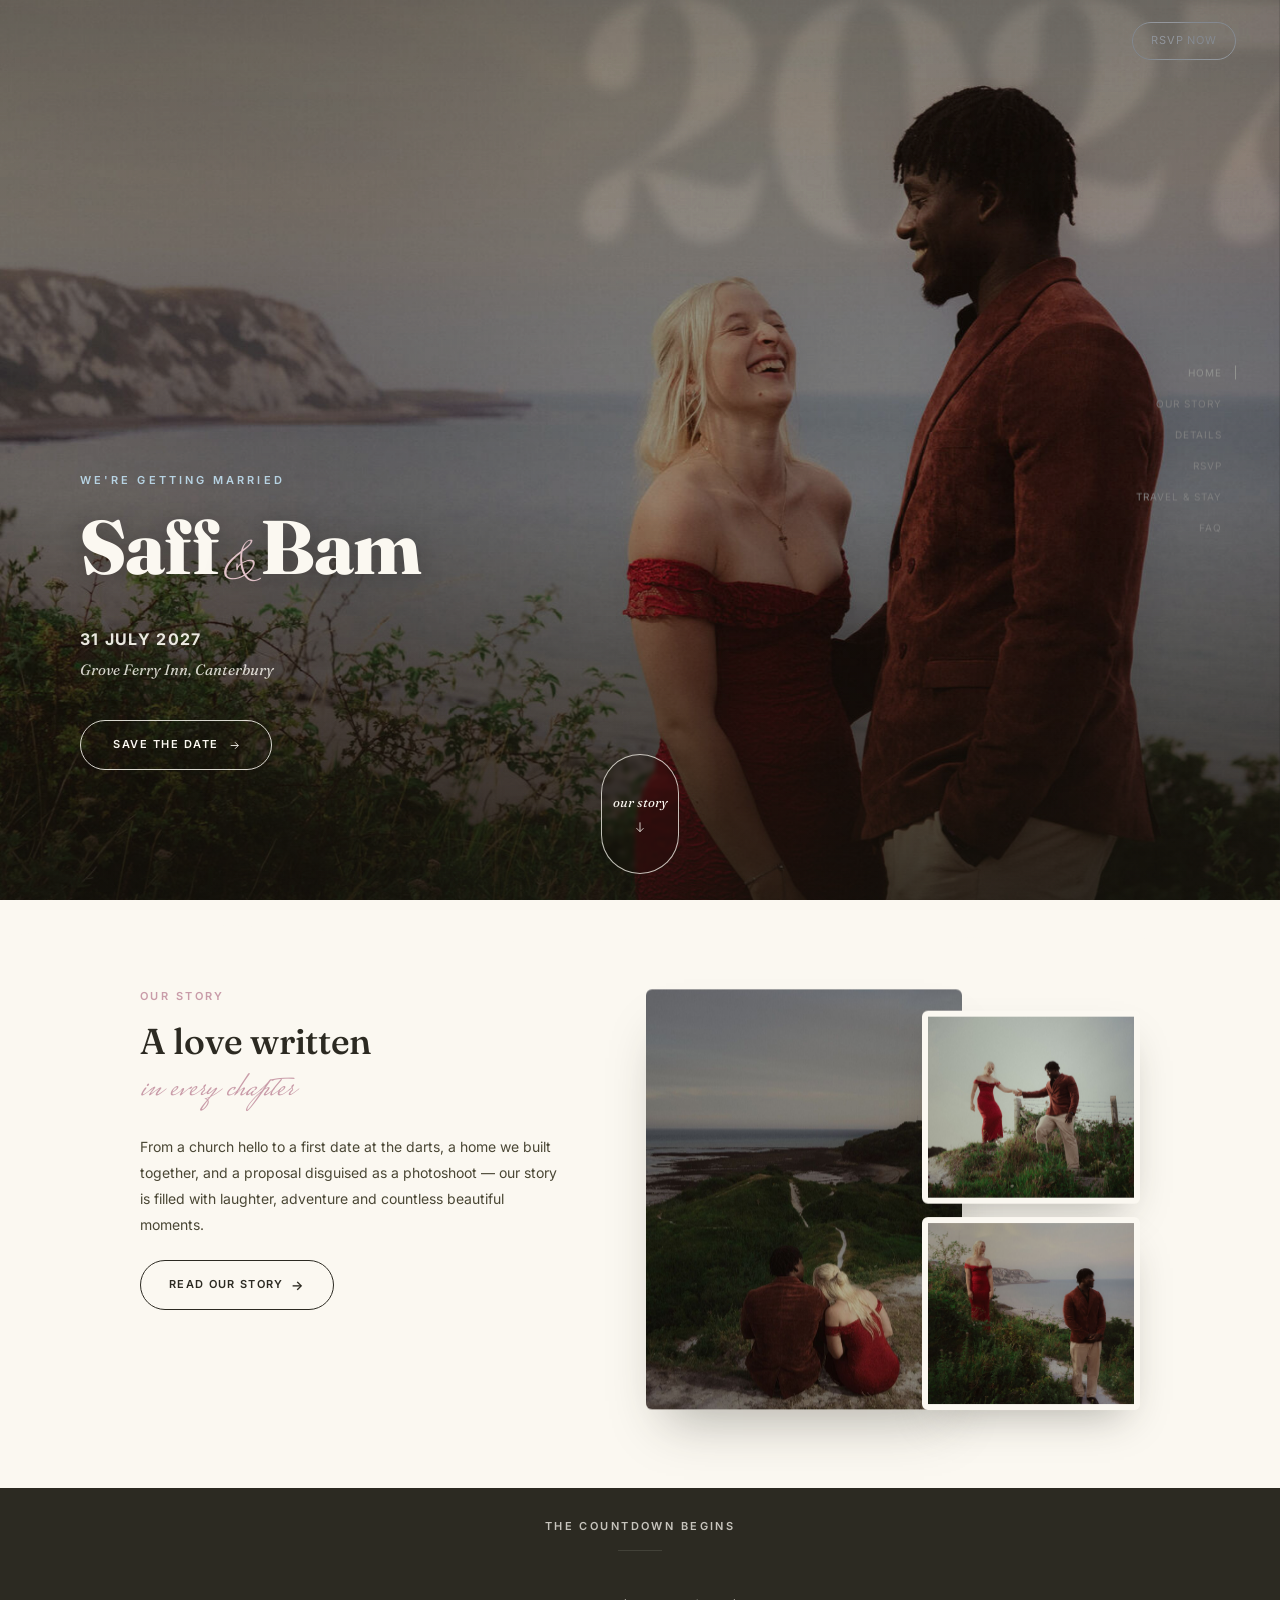
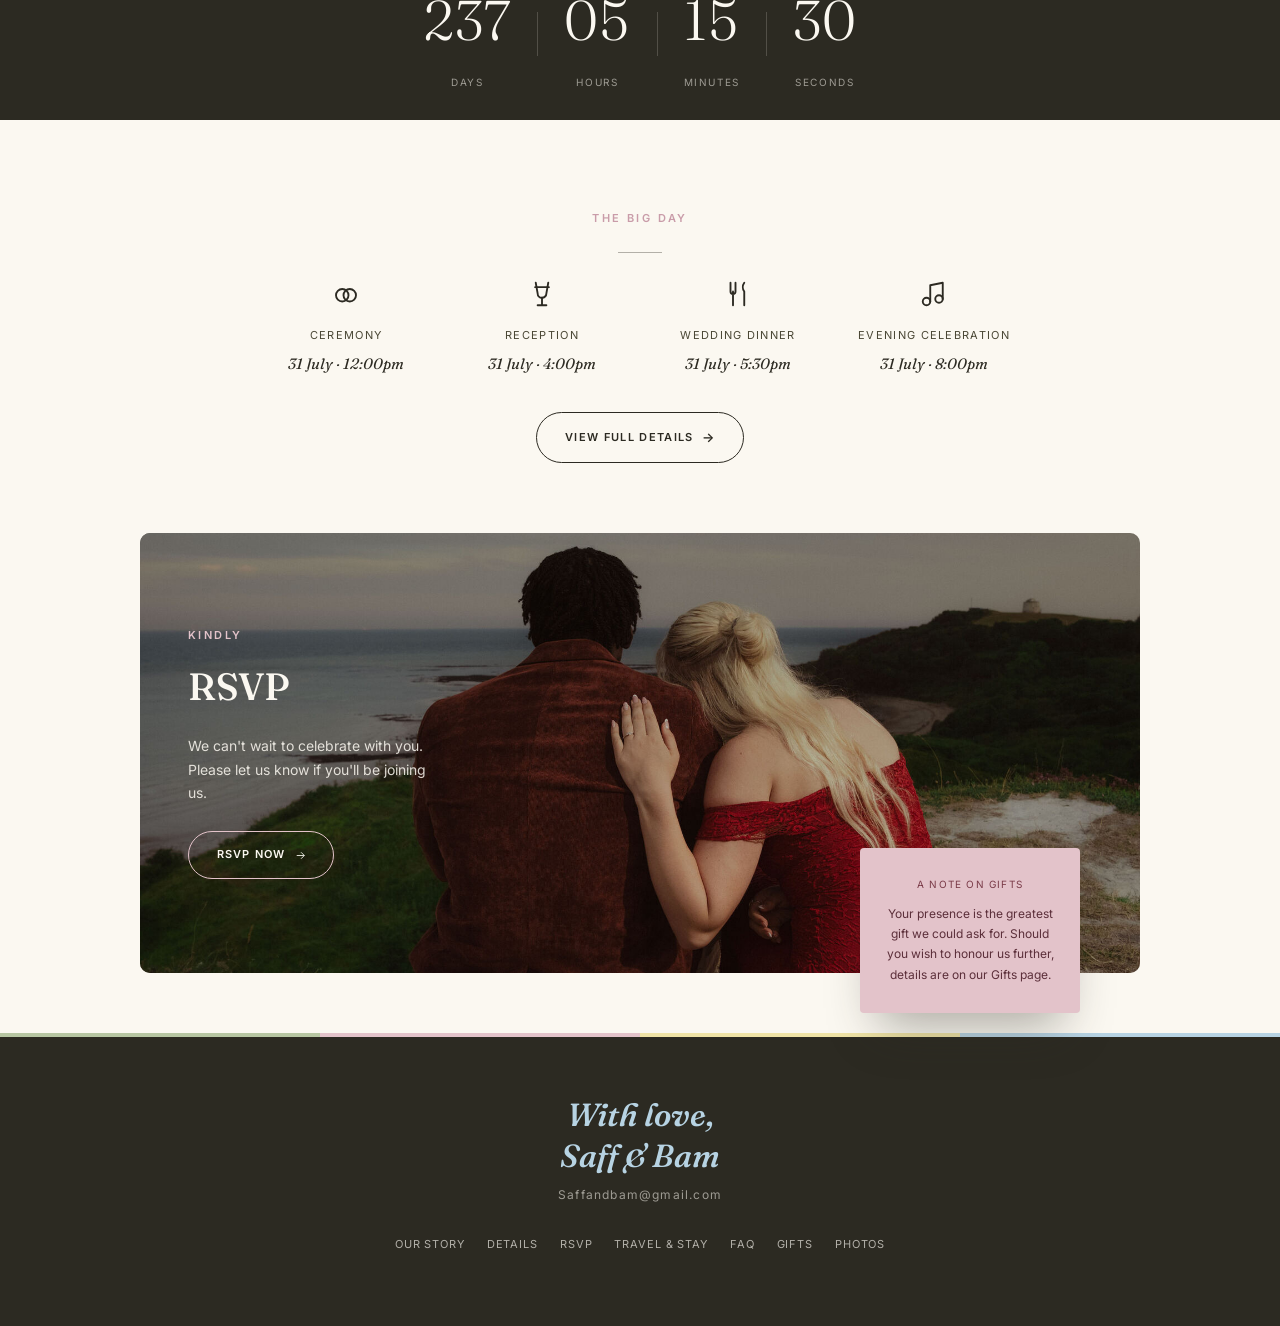
==== index.html @ fbd15425 "Update index.html" ====
<!DOCTYPE html>
<html lang="en">
<head>
<meta charset="UTF-8">
<meta name="viewport" content="width=device-width, initial-scale=1.0, viewport-fit=cover">
<title>Saff & Bam — 31st July 2027</title>
<link rel="stylesheet" href="styles.css">
<style>
  :root{ --nav-color: var(--paper); }

  /* ---------- HERO ---------- */
  .hero{
    position:relative; min-height:100vh; display:flex; align-items:flex-end;
    background:#333; overflow:hidden;
  }
  .hero img{
    position:absolute; inset:0; width:100%; height:100%; object-fit:cover; object-position:center 30%; z-index:0;
    will-change:transform;
  }
  @media (max-width:767px){
    .hero img{ object-position:68% 25%; }
  }
  @media (min-width:768px){
    .hero img{ height:118%; }
  }
  .hero .year-overlay{
    position:absolute; z-index:1; top:-6%; right:-4%; line-height:1;
    font-family:'Fraunces',serif; font-weight:700; font-size:clamp(140px,32vw,340px);
    color:rgba(251,248,241,.16); letter-spacing:-0.02em; pointer-events:none; user-select:none;
    mix-blend-mode:overlay; filter:blur(6px); will-change:transform;
  }

  /* ---------- SCROLL REVEAL ---------- */
  .reveal{ opacity:0; transform:translateY(28px); transition:opacity .8s ease, transform .8s cubic-bezier(.2,.7,.2,1); }
  .reveal.visible{ opacity:1; transform:none; }
  .reveal-stagger.visible .reveal-child{ transition-delay:calc(var(--i, 0) * 90ms); }
  @media (prefers-reduced-motion: reduce){
    .reveal{ opacity:1; transform:none; transition:none; }
  }
  @keyframes heroIn{ from{ opacity:0; transform:translateY(16px); } to{ opacity:1; transform:none; } }
  @media (prefers-reduced-motion: reduce){
    .hero .eyebrow, .hero h1, .hero .venue, .hero .btn-std{ animation:none !important; opacity:1 !important; }
  }
  .hero::before{
    content:""; position:absolute; inset:0; z-index:1;
    background:linear-gradient(0deg, rgba(20,18,12,.72) 0%, rgba(20,18,12,.15) 45%, rgba(20,18,12,.35) 100%);
  }
  .hero-content{ position:relative; z-index:2; padding:0 32px 130px 80px; color:var(--paper); max-width:640px; }
  @media (max-width:640px){
    .hero-content{ padding:0 24px 110px 24px; }
    .site-nav{ padding:20px 20px 20px 24px; }
  }
  .hero .eyebrow{ color:var(--babyblue); opacity:.95; letter-spacing:.28em; }
  .hero h1{
    font-size:clamp(38px,9vw,76px); font-weight:800; color:var(--paper); line-height:1;
    margin-top:20px; letter-spacing:-0.01em; text-shadow:0 4px 24px rgba(0,0,0,.25); white-space:nowrap;
  }
  .hero h1 .and{ display:inline-block; font-family:'Mrs Saint Delafield', cursive; font-weight:400; font-size:.7em; color:var(--rosewater); margin:0 .12em; vertical-align:-0.06em; }
  .hero .venue{ margin-top:30px; font-size:16px; color:rgba(251,248,241,.92); }
  .hero .venue .date{ font-weight:700; letter-spacing:.08em; }
  .hero .venue .place{ font-family:'Fraunces',serif; font-style:italic; opacity:.9; margin-top:6px; font-size:15px; }
  .hero .btn-std{
    display:inline-flex; align-items:center; gap:9px; margin-top:38px; padding:15px 30px 15px 32px;
    border:1px solid rgba(251,248,241,.85); border-radius:999px; color:var(--paper);
    font-size:11px; letter-spacing:.14em; text-transform:uppercase; font-weight:600;
    transition:background .25s, color .25s, transform .25s;
  }
  .hero .btn-std:hover{ background:var(--paper); color:var(--ink); transform:translateY(-2px); }
  .hero .btn-std svg{ width:13px; height:13px; }
  @media (max-width:560px){
    .hero h1{ font-size:clamp(34px,12vw,52px); white-space:normal; }
  }

  .scroll-cue{ position:absolute; left:50%; transform:translateX(-50%); bottom:26px; z-index:3; }
  @media (max-width:640px){ .scroll-cue{ display:none; } }

  .wave-divider{ display:block; width:100%; height:60px; margin-top:-2px; position:relative; z-index:2; }
  .wave-divider path{ fill:var(--paper); }

  /* ---------- OUR STORY (collage) ---------- */
  .story-section{ padding:30px 24px 80px; }
  .story-grid{ display:grid; gap:56px; max-width:1000px; margin:0 auto; align-items:start; }
  @media (min-width:820px){ .story-grid{ grid-template-columns:1fr 1.1fr; } }
  .story-copy .eyebrow{ text-align:left; }
  .story-copy h2{ font-size:clamp(26px,4.5vw,36px); margin-top:14px; line-height:1.2; }
  .story-copy h2 .accent{ font-family:'Mrs Saint Delafield', cursive; color:var(--rosewater-deep); font-weight:400; font-size:1.05em; display:block; margin-top:4px; }
  .story-copy p{ margin-top:22px; font-size:14px; color:#4a4735; line-height:1.85; max-width:420px; }
  .story-collage{ position:relative; height:420px; perspective:1200px; }
  .story-collage .main{ position:absolute; left:0; top:0; width:64%; height:100%; border-radius:6px; overflow:hidden; box-shadow:0 30px 50px -20px rgba(44,42,34,.35); will-change:transform; }
  .story-collage .small{ position:absolute; right:0; width:44%; height:46%; border-radius:6px; overflow:hidden; box-shadow:0 20px 40px -16px rgba(44,42,34,.35); border:6px solid var(--paper); will-change:transform; }
  .story-collage .s1{ top:6%; }
  .story-collage .s2{ bottom:0; }
  .story-collage img{ width:100%; height:100%; object-fit:cover; display:block; }
  @media (max-width:640px){
    .story-collage{ height:340px; }
  }

  /* ---------- COUNTDOWN BAND ---------- */
  .countdown-band{ background:var(--ink); padding:30px 24px; text-align:center; }
  .countdown-band .eyebrow{ color:var(--paper); opacity:.75; }
  .countdown-band .divider{ background:rgba(251,248,241,.3); }
  .cd-row{ display:flex; justify-content:center; align-items:flex-start; gap:0; margin-top:24px; flex-wrap:wrap; }
  .cd-row .item{ padding:0 26px; }
  .cd-row .n{ font-family:'Fraunces',serif; font-weight:300; font-size:clamp(38px,7vw,56px); color:var(--paper); display:block; letter-spacing:.02em; }
  .cd-row .l{ font-family:'Inter',sans-serif; font-size:10px; letter-spacing:.16em; text-transform:uppercase; color:rgba(251,248,241,.55); margin-top:10px; display:block; }
  .cd-row .sep{ width:1px; height:44px; background:rgba(251,248,241,.18); margin-top:3px; align-self:center; font-size:0; }

  /* ---------- THE BIG DAY (icons) ---------- */
  .bigday-section{ padding:90px 24px 70px; text-align:center; }
  .bigday-grid{ display:grid; grid-template-columns:repeat(2,1fr); gap:48px 24px; max-width:760px; margin:26px auto 0; }
  @media (min-width:640px){ .bigday-grid{ grid-template-columns:repeat(4,1fr); } }
  .bigday-item svg{ width:30px; height:30px; margin:0 auto; display:block; color:var(--ink); }
  .bigday-item .label{ margin-top:18px; font-size:11px; letter-spacing:.12em; text-transform:uppercase; color:#4a4735; }
  .bigday-item .time{ margin-top:8px; font-family:'Fraunces',serif; font-style:italic; font-size:15px; color:var(--ink); }

  /* ---------- RSVP TEASER ---------- */
  .rsvp-teaser{ padding:0 24px 60px; }
  .rsvp-outer{ position:relative; max-width:1000px; margin:0 auto; }
  .rsvp-frame{
    position:relative; border-radius:10px; overflow:hidden;
    min-height:440px; display:flex; align-items:center;
  }
  .rsvp-frame img{ position:absolute; inset:0; width:100%; height:100%; object-fit:cover; }
  .rsvp-frame::before{ content:""; position:absolute; inset:0; background:linear-gradient(90deg, rgba(20,18,12,.65) 0%, rgba(20,18,12,.15) 60%); }
  .rsvp-copy{ position:relative; z-index:2; padding:48px; color:var(--paper); max-width:340px; }
  .rsvp-copy .eyebrow{ color:var(--rosewater); text-align:left; }
  .rsvp-copy h2{ color:var(--paper); font-size:clamp(28px,5vw,38px); margin-top:12px; }
  .rsvp-copy .by{ font-family:'Mrs Saint Delafield', cursive; color:var(--babyblue); font-size:22px; }
  .rsvp-copy p{ margin-top:16px; font-size:14px; color:rgba(251,248,241,.85); line-height:1.7; }
  .rsvp-copy .btn-std{
    display:inline-flex; align-items:center; gap:9px; margin-top:26px; padding:14px 26px 14px 28px;
    border-radius:999px; border:1px solid var(--rosewater); background:transparent; color:var(--paper);
    font-size:11px; letter-spacing:.1em; text-transform:uppercase; font-weight:600;
    transition:background .25s, color .25s;
  }
  .rsvp-copy .btn-std:hover{ background:var(--rosewater); color:#4a2530; }
  .rsvp-copy .btn-std svg{ width:13px; height:13px; }
  .gift-card{
    position:absolute; right:6%; bottom:-40px; z-index:3; width:220px; background:var(--rosewater);
    padding:28px 22px; border-radius:4px; box-shadow:0 30px 50px -18px rgba(44,42,34,.4); text-align:center;
    display:none;
  }
  @media (min-width:760px){ .gift-card{ display:block; } }
  @media (max-width:759px){
    .rsvp-outer{ display:flex; flex-direction:column; }
    .gift-card{
      display:block; position:static; width:auto; margin-top:18px; box-shadow:0 14px 26px -14px rgba(44,42,34,.3);
    }
  }
  .gift-card .t{ font-size:10px; letter-spacing:.12em; text-transform:uppercase; color:#7a3b48; }
  .gift-card p{ margin-top:12px; font-size:12px; color:#5c2f3a; line-height:1.7; }
</style>
</head>
<body>

<a href="rsvp.html" class="nav-rsvp">RSVP Now</a>
<nav class="persistent-nav">
  <a href="index.html" class="active">Home</a>
  <a href="our-story.html">Our Story</a>
  <a href="details.html">Details</a>
  <a href="rsvp.html">RSVP</a>
  <a href="travel-stay.html">Travel &amp; Stay</a>
  <a href="faq.html">FAQ</a>
</nav>

<button class="nav-toggle" aria-label="Open menu" aria-expanded="false">
  <span class="bar"></span>
</button>
<nav class="nav-drawer">
  <a href="index.html" class="active">Home</a>
  <a href="our-story.html">Our Story</a>
  <a href="details.html">Details</a>
  <a href="rsvp.html">RSVP</a>
  <a href="travel-stay.html">Travel &amp; Stay</a>
  <a href="faq.html">FAQ</a>
  <a href="rsvp.html" class="nav-drawer-rsvp">RSVP Now</a>
</nav>

<header class="hero">
  <img id="heroImg" src="images/hero-landing.jpg" alt="Saff and Bam laughing together at the coast">
  <div class="year-overlay" id="yearOverlay">2027</div>
  <div class="hero-content">
    <div class="eyebrow" style="opacity:0;animation:heroIn .9s .1s ease forwards;">We're getting married</div>
    <h1 style="opacity:0;animation:heroIn .9s .25s ease forwards;">Saff<span class="and">&amp;</span>Bam</h1>
    <div class="venue" style="opacity:0;animation:heroIn .9s .4s ease forwards;">
      <div class="date">31 JULY 2027</div>
      <div class="place">Grove Ferry Inn, Canterbury</div>
    </div>
    <a href="rsvp.html" class="btn-std" style="opacity:0;animation:heroIn .9s .55s ease forwards;">Save the Date <svg viewBox="0 0 24 24" fill="none" stroke="currentColor" stroke-width="1.6"><path d="M5 12h14M13 6l6 6-6 6"/></svg></a>
  </div>
  <a href="#story" class="scroll-cue capsule-cta">
    our story
    <svg viewBox="0 0 24 24" fill="none" stroke="currentColor" stroke-width="1.4"><path d="M12 4v16M6 14l6 6 6-6"/></svg>
  </a>
</header>
<svg class="wave-divider" viewBox="0 0 1440 60" preserveAspectRatio="none"><path d="M0,40 C240,0 480,60 720,40 C960,20 1200,60 1440,30 L1440,60 L0,60 Z"></path></svg>

<section class="story-section" id="story">
  <div class="story-grid">
    <div class="story-copy reveal">
      <div class="eyebrow">Our Story</div>
      <h2>A love written<span class="accent">in every chapter</span></h2>
      <p>From a church hello to a first date at the darts, a home we built together, and a proposal disguised as a photoshoot — our story is filled with laughter, adventure and countless beautiful moments.</p>
      <a href="our-story.html" class="btn btn-primary" style="margin-top:22px;">Read Our Story</a>
    </div>
    <div class="story-collage reveal" id="collage">
      <div class="main" id="collageMain"><img src="images/coast-back-1.jpg" alt="Saff and Bam at the coast" loading="lazy"></div>
      <div class="small s1" id="collageS1"><img src="images/proposal-vertical.jpg" alt="The proposal moment" loading="lazy"></div>
      <div class="small s2" id="collageS2"><img src="images/lookback.jpg" alt="Saff and Bam" loading="lazy"></div>
    </div>
  </div>
</section>

<section class="countdown-band reveal">
  <div class="eyebrow">The countdown begins</div>
  <div class="divider" style="margin:14px auto 0;"></div>
  <div class="cd-row" id="countdown">
    <div class="item"><span class="n" id="cd-days">–</span><span class="l">Days</span></div>
    <span class="sep"></span>
    <div class="item"><span class="n" id="cd-hours">–</span><span class="l">Hours</span></div>
    <span class="sep"></span>
    <div class="item"><span class="n" id="cd-mins">–</span><span class="l">Minutes</span></div>
    <span class="sep"></span>
    <div class="item"><span class="n" id="cd-secs">–</span><span class="l">Seconds</span></div>
  </div>
</section>

<section class="bigday-section">
  <div class="eyebrow reveal">The Big Day</div>
  <div class="divider"></div>
  <div class="bigday-grid">
    <div class="bigday-item reveal" style="transition-delay:.05s;">
      <svg viewBox="0 0 24 24" fill="none" stroke="currentColor" stroke-width="1.5" stroke-linecap="round" stroke-linejoin="round"><circle cx="9" cy="13" r="5"/><circle cx="15" cy="13" r="5"/></svg>
      <div class="label">Ceremony</div>
      <div class="time">31 July · 12:00pm</div>
    </div>
    <div class="bigday-item reveal" style="transition-delay:.15s;">
      <svg viewBox="0 0 24 24" fill="none" stroke="currentColor" stroke-width="1.5" stroke-linecap="round" stroke-linejoin="round"><path d="M7 3l1.5 8.5a3.5 3.5 0 0 0 7 0L17 3"/><path d="M12 15v6M8.5 21h7"/><path d="M6.5 6.5h11"/></svg>
      <div class="label">Reception</div>
      <div class="time">31 July · 4:00pm</div>
    </div>
    <div class="bigday-item reveal" style="transition-delay:.25s;">
      <svg viewBox="0 0 24 24" fill="none" stroke="currentColor" stroke-width="1.5" stroke-linecap="round" stroke-linejoin="round"><path d="M6 3v7a2 2 0 0 0 4 0V3M8 10v11"/><path d="M17 3c-1.5 2-1.5 5 0 7v11"/></svg>
      <div class="label">Wedding Dinner</div>
      <div class="time">31 July · 5:30pm</div>
    </div>
    <div class="bigday-item reveal" style="transition-delay:.35s;">
      <svg viewBox="0 0 24 24" fill="none" stroke="currentColor" stroke-width="1.5" stroke-linecap="round" stroke-linejoin="round"><path d="M9 18V5l10-2v13"/><circle cx="6" cy="18" r="3"/><circle cx="16" cy="16" r="3"/></svg>
      <div class="label">Evening Celebration</div>
      <div class="time">31 July · 8:00pm</div>
    </div>
  </div>
  <a href="details.html" class="btn btn-primary" style="margin-top:36px;">View Full Details</a>
</section>

<section class="rsvp-teaser reveal">
  <div class="rsvp-outer">
    <div class="rsvp-frame">
      <img src="images/proposal-wide.jpg" alt="Saff and Bam" loading="lazy">
      <div class="rsvp-copy">
        <div class="eyebrow">Kindly</div>
        <h2>RSVP</h2>
        <p>We can't wait to celebrate with you. Please let us know if you'll be joining us.</p>
        <a href="rsvp.html" class="btn-std">RSVP Now <svg viewBox="0 0 24 24" fill="none" stroke="currentColor" stroke-width="1.6"><path d="M5 12h14M13 6l6 6-6 6"/></svg></a>
      </div>
    </div>
    <div class="gift-card">
      <div class="t">A note on gifts</div>
      <p>Your presence is the greatest gift we could ask for. Should you wish to honour us further, details are on our Gifts page.</p>
    </div>
  </div>
</section>

<footer id="contact">
  <div class="script">With love,</div>
  <div class="script" style="margin-top:4px;">Saff &amp; Bam</div>
  <div class="tag">Saffandbam@gmail.com</div>
  <nav class="foot-nav">
    <a href="our-story.html">Our Story</a>
    <a href="details.html">Details</a>
    <a href="rsvp.html">RSVP</a>
    <a href="travel-stay.html">Travel &amp; Stay</a>
    <a href="faq.html">FAQ</a>
    <a href="gifts.html">Gifts</a>
    <a href="photos.html">Photos</a>
  </nav>
</footer>

<script>
(function(){
  "use strict";

  var target = new Date('2027-07-31T12:00:00');
  function pad(n){ return String(n).padStart(2,'0'); }
  function tick(){
    var diff = target - new Date(); if (diff<0) diff=0;
    document.getElementById('cd-days').textContent = Math.floor(diff/86400000);
    document.getElementById('cd-hours').textContent = pad(Math.floor((diff%86400000)/3600000));
    document.getElementById('cd-mins').textContent = pad(Math.floor((diff%3600000)/60000));
    document.getElementById('cd-secs').textContent = pad(Math.floor((diff%60000)/1000));
  }
  tick(); setInterval(tick,1000);

  /* ---- scroll-reveal fade-ins (runs everywhere, including mobile) ---- */
  var revealEls = document.querySelectorAll('.reveal');
  if ('IntersectionObserver' in window){
    var io = new IntersectionObserver(function(entries){
      entries.forEach(function(e){
        if (e.isIntersecting){ e.target.classList.add('visible'); io.unobserve(e.target); }
      });
    }, {threshold:.15, rootMargin:'0px 0px -40px 0px'});
    revealEls.forEach(function(el){ io.observe(el); });
  } else {
    revealEls.forEach(function(el){ el.classList.add('visible'); });
  }

  /* ---- parallax + layered depth: desktop only, motion allowed ---- */
  var reduceMotion = window.matchMedia('(prefers-reduced-motion: reduce)').matches;
  var isDesktop = window.matchMedia('(min-width:768px)').matches;
  if (!reduceMotion && isDesktop){
    var heroImg = document.getElementById('heroImg');
    var yearOverlay = document.getElementById('yearOverlay');
    var hero = document.querySelector('.hero');
    var collageMain = document.getElementById('collageMain');
    var collageS1 = document.getElementById('collageS1');
    var collageS2 = document.getElementById('collageS2');
    var collage = document.getElementById('collage');

    var ticking = false;
    function onScroll(){
      if (!ticking){
        window.requestAnimationFrame(function(){
          var y = window.scrollY || window.pageYOffset;

          if (hero){
            var heroRect = hero.getBoundingClientRect();
            if (heroRect.bottom > 0){
              var heroProgress = -heroRect.top; // 0 at top of viewport, grows as hero scrolls up
              if (heroImg) heroImg.style.transform = 'translateY(' + (heroProgress * 0.18) + 'px)';
              if (yearOverlay) yearOverlay.style.transform = 'translateY(' + (heroProgress * 0.32) + 'px)';
            }
          }

          if (collage){
            var cRect = collage.getBoundingClientRect();
            var vh = window.innerHeight || document.documentElement.clientHeight;
            if (cRect.top < vh && cRect.bottom > 0){
              var progress = (vh - cRect.top) / (vh + cRect.height); // 0..1 as it crosses viewport
              var shift = (progress - 0.5) * 36;
              if (collageMain) collageMain.style.transform = 'translateY(' + (shift * 0.4) + 'px)';
              if (collageS1) collageS1.style.transform = 'translateY(' + (-shift * 0.7) + 'px)';
              if (collageS2) collageS2.style.transform = 'translateY(' + (shift * 0.6) + 'px)';
            }
          }

          ticking = false;
        });
        ticking = true;
      }
    }
    window.addEventListener('scroll', onScroll, {passive:true});
    onScroll();
  }
})();
</script>
<script src="nav.js" defer></script>
</body>
</html>
---- styles.css ----
@import url('https://fonts.googleapis.com/css2?family=Fraunces:ital,opsz,wght@0,9..144,340;0,9..144,440;0,9..144,560;0,9..144,620;0,9..144,700;0,9..144,800;1,9..144,420;1,9..144,500&family=Inter:wght@400;500;600&family=Mrs+Saint+Delafield&display=swap');

:root{
  --ink:#2c2a22;
  --paper:#FBF8F1;
  --paper-soft:#F2EEE1;
  --pistachio:#B7C6A2;
  --pistachio-deep:#8FA476;
  --rosewater:#E3C3CA;
  --rosewater-deep:#C99CA9;
  --lemon:#EFE3A6;
  --lemon-deep:#D8C765;
  --babyblue:#B7D3E3;
  --babyblue-deep:#8EB6CE;
  --line: rgba(44,42,34,0.12);
  --ease: cubic-bezier(.6,.05,.2,1);
  --max: 1080px;
}
*{box-sizing:border-box;}
html{scroll-behavior:smooth;}
body{
  margin:0; background:var(--paper); color:var(--ink);
  font-family:'Inter', sans-serif; font-size:16px; line-height:1.6;
  -webkit-font-smoothing:antialiased;
}
h1,h2,h3,.display{ font-family:'Fraunces', serif; font-weight:520; letter-spacing:-0.01em; margin:0; color:var(--ink); }
.script{ font-family:'Fraunces', serif; font-style:italic; font-weight:560; line-height:1.15; }
p{ margin:0; }
a{ color:inherit; text-decoration:none; }
img{ max-width:100%; display:block; }
.eyebrow{ font-size:11px; letter-spacing:.22em; text-transform:uppercase; color:var(--rosewater-deep); font-weight:600; }

.wrap{ max-width:var(--max); margin:0 auto; padding:0 24px; }
.wrap-narrow{ max-width:680px; margin:0 auto; padding:0 24px; }

/* ---------- NAV — brand mark + persistent side list, always visible on desktop ---------- */
.site-nav{ position:fixed; top:0; left:0; z-index:44; padding:22px 24px 22px 80px; }
.brand{
  font-family:'Fraunces', serif; font-style:italic; font-weight:560; font-size:20px; color:#fff;
  letter-spacing:.01em; mix-blend-mode:difference;
}
.persistent-nav{
  position:fixed; right:44px; top:50%; transform:translateY(-50%); z-index:44;
  display:flex; flex-direction:column; align-items:flex-end; gap:15px;
  mix-blend-mode:difference;
}
.persistent-nav a{
  color:#fff; font-family:'Inter',sans-serif; font-size:10px; letter-spacing:.1em; text-transform:uppercase;
  opacity:.5; position:relative; padding-right:14px; transition:opacity .2s;
}
.persistent-nav a:hover{ opacity:.85; }
.persistent-nav a.active{ opacity:1; }
.persistent-nav a.active::after{ content:""; position:absolute; right:0; top:1px; bottom:1px; width:1px; background:#fff; }
.nav-rsvp{
  position:fixed; top:22px; right:44px; z-index:44;
  border:1px solid #fff; color:#fff; mix-blend-mode:difference;
  border-radius:999px; padding:9px 18px; font-size:11px; letter-spacing:.08em; text-transform:uppercase;
  display:none;
}
@media (min-width:640px){ .nav-rsvp{ display:inline-block; } }
@media (max-width:480px){ .persistent-nav{ right:20px; gap:11px; } .persistent-nav a{ font-size:9px; padding-right:11px; } .nav-rsvp{ right:20px; } }

/* ---------- MOBILE NAV: hamburger + full-screen drawer, replaces the always-visible side list below 860px ---------- */
.nav-toggle{
  display:none; position:fixed; top:18px; right:20px; z-index:46;
  width:44px; height:44px; border-radius:50%; border:1px solid rgba(251,248,241,.5);
  background:rgba(20,18,12,.25); backdrop-filter:blur(2px);
  align-items:center; justify-content:center; cursor:pointer;
}
.nav-toggle .bar{ display:block; width:18px; height:1.5px; background:#fff; position:relative; transition:transform .25s var(--ease), opacity .2s; }
.nav-toggle .bar::before, .nav-toggle .bar::after{ content:""; position:absolute; left:0; width:18px; height:1.5px; background:#fff; transition:transform .25s var(--ease); }
.nav-toggle .bar::before{ top:-6px; }
.nav-toggle .bar::after{ top:6px; }
body.nav-open .nav-toggle .bar{ background:transparent; }
body.nav-open .nav-toggle .bar::before{ top:0; transform:rotate(45deg); }
body.nav-open .nav-toggle .bar::after{ top:0; transform:rotate(-45deg); }

.nav-drawer{
  position:fixed; inset:0; z-index:45; background:var(--ink);
  display:flex; flex-direction:column; align-items:center; justify-content:center; gap:22px;
  opacity:0; pointer-events:none; transform:translateY(-8px);
  transition:opacity .3s var(--ease), transform .3s var(--ease);
}
body.nav-open .nav-drawer{ opacity:1; pointer-events:auto; transform:none; }
.nav-drawer a{
  color:var(--paper); font-family:'Fraunces',serif; font-size:22px; opacity:.85; transition:opacity .2s;
}
.nav-drawer a.active{ opacity:1; font-style:italic; color:var(--rosewater); }
.nav-drawer a:hover{ opacity:1; }
.nav-drawer .nav-drawer-rsvp{
  margin-top:14px; border:1px solid var(--paper); border-radius:999px; padding:12px 30px;
  font-family:'Inter',sans-serif; font-size:11px; letter-spacing:.14em; text-transform:uppercase;
}

@media (max-width:860px){
  .persistent-nav{ display:none; }
  .nav-toggle{ display:flex; }
  .site-nav{ position:absolute; }
}
@media (min-width:861px){
  .nav-drawer{ display:none; }
}
body.nav-open{ overflow:hidden; }
body.nav-open .site-nav,
body.nav-open .nav-rsvp{ opacity:0; pointer-events:none; }

/* ---------- HERO / PAGE HEADER ---------- */
.page-header{
  text-align:center; padding:110px 24px 0;
  background: var(--pistachio);
}
.page-header .eyebrow{ color:var(--ink); opacity:.55; }
.page-header h1{ font-size:clamp(32px,6vw,48px); margin-top:14px; }
.page-header p.lead{ max-width:520px; margin:18px auto 0; color:#3a4232; font-size:14px; line-height:1.7; }
.page-header::after{
  content:""; display:block; height:52px;
}
.divider{ width:44px; height:1px; background:var(--ink); opacity:.35; margin:24px auto; }

/* ---------- FLORAL SPRIG (inline svg accent) ---------- */
.sprig{ width:52px; height:auto; margin:0 auto; opacity:.75; }

/* ---------- SECTION ---------- */
section{ padding:72px 24px; }
.section-head{ text-align:center; margin-bottom:44px; }
.section-head h2{ font-size:clamp(24px,4vw,32px); margin-top:12px; }
.section-head p.lead{ margin-top:14px; font-size:14px; color:#5b5847; max-width:520px; margin-left:auto; margin-right:auto; line-height:1.7; }

/* ---------- CARDS ---------- */
.card{
  background:#fff; border-radius:18px; padding:32px 28px;
  box-shadow:0 18px 40px -22px rgba(44,42,34,.25);
  border:1px solid var(--line);
}
.card-grid{ display:grid; gap:22px; }
@media (min-width:640px){ .card-grid.cols-2{ grid-template-columns:1fr 1fr; } }
@media (min-width:860px){ .card-grid.cols-3{ grid-template-columns:repeat(3,1fr); } }

.tag-swatches{ display:flex; gap:10px; justify-content:center; margin:22px 0; flex-wrap:wrap; }
.swatch{ width:18px; height:18px; border-radius:50%; box-shadow:inset 0 0 0 1px rgba(0,0,0,.08); }
.swatch.pistachio{ background:var(--pistachio); }
.swatch.rosewater{ background:var(--rosewater); }
.swatch.lemon{ background:var(--lemon); }
.swatch.babyblue{ background:var(--babyblue); }

/* ---------- STORY TIMELINE ---------- */
.story-block{ margin-top:60px; }
.story-block:first-child{ margin-top:0; }
.story-block .story-eyebrow{ text-align:center; }
.story-block h3{ text-align:center; font-size:24px; margin-top:10px; }
.story-block p.body{ max-width:640px; margin:22px auto 0; font-size:15px; color:#433f30; line-height:1.85; }
.story-photo{ margin-top:28px; border-radius:16px; overflow:hidden; box-shadow:0 20px 44px -22px rgba(44,42,34,.35); max-width:520px; margin-left:auto; margin-right:auto; }
.story-video-frame{
  max-width:360px; margin:28px auto 0; border-radius:16px; overflow:hidden;
  box-shadow:0 20px 44px -22px rgba(44,42,34,.35); border:6px solid #fff;
  position:relative;
}
.story-video-frame video{ width:100%; display:block; }
.story-caption{ text-align:center; font-family:'Fraunces',serif; font-style:italic; color:#6b6752; font-size:13px; margin-top:14px; }

/* ---------- COUNTDOWN ---------- */
.countdown{ display:grid; grid-template-columns:repeat(4,1fr); gap:12px; max-width:420px; margin:32px auto 0; }
.countdown .cell{ border-radius:12px; padding:18px 4px; text-align:center; color:#2c2a22; }
.countdown .cell:nth-child(1){ background:var(--pistachio); }
.countdown .cell:nth-child(2){ background:var(--rosewater); }
.countdown .cell:nth-child(3){ background:var(--lemon); }
.countdown .cell:nth-child(4){ background:var(--babyblue); }
.countdown .num{ font-family:'Fraunces',serif; font-weight:560; font-size:24px; display:block; }
.countdown .lbl{ font-size:9px; letter-spacing:.14em; text-transform:uppercase; opacity:.65; margin-top:6px; display:block; }

/* ---------- DETAIL LIST ---------- */
.detail-row{ display:flex; justify-content:space-between; gap:16px; padding:14px 0; border-bottom:1px solid var(--line); font-size:14px; }
.detail-row:last-child{ border-bottom:none; }
.detail-row .k{ color:#6b6752; }
.detail-row .v{ font-weight:600; text-align:right; }

/* ---------- BUTTONS — thin outlined pill CTA language ---------- */
.btn{
  display:inline-flex; align-items:center; gap:8px; padding:14px 28px; border-radius:999px; font-size:11px;
  letter-spacing:.12em; text-transform:uppercase; font-weight:600; cursor:pointer; border:1px solid currentColor;
  background:transparent; transition:transform .25s var(--ease), background .25s, color .25s;
}
.btn::after{ content:"→"; font-size:13px; transition:transform .2s; }
.btn:hover{ transform:translateY(-2px); }
.btn:hover::after{ transform:translateX(3px); }
.btn-primary{ border-color:var(--ink); color:var(--ink); }
.btn-primary:hover{ background:var(--ink); color:var(--paper); }
.btn-ghost{ background:transparent; border:1px solid var(--ink); color:var(--ink); }
.btn-ghost:hover{ background:var(--ink); color:var(--paper); }

/* vertical capsule — the scroll-cue / signature CTA shape */
.capsule-cta{
  display:inline-flex; flex-direction:column; align-items:center; justify-content:center; gap:10px;
  width:78px; height:120px; border-radius:999px; border:1px solid rgba(251,248,241,.75);
  color:var(--paper); font-family:'Fraunces',serif; font-style:italic; font-size:13px; line-height:1.25; text-align:center;
  background:rgba(20,18,12,.15); backdrop-filter:blur(2px);
  transition:transform .3s var(--ease), border-color .3s;
}
.capsule-cta:hover{ transform:translateY(3px); border-color:#fff; }
.capsule-cta svg{ width:14px; height:14px; animation:capsule-bounce 1.8s ease-in-out infinite; }
@keyframes capsule-bounce{ 0%,100%{ transform:translateY(0); } 50%{ transform:translateY(4px); } }

/* ---------- FAQ ---------- */
details.faq-item{ border-bottom:1px solid var(--line); padding:16px 0; }
details.faq-item summary{ cursor:pointer; list-style:none; display:flex; justify-content:space-between; gap:12px; align-items:center; font-family:'Fraunces',serif; font-size:16px; }
details.faq-item summary::-webkit-details-marker{ display:none; }
details.faq-item summary::after{ content:"+"; color:var(--rosewater-deep); font-size:20px; font-family:'Inter',sans-serif; transition:transform .3s; flex-shrink:0; }
details.faq-item[open] summary::after{ transform:rotate(45deg); }
details.faq-item p{ margin-top:10px; font-size:14px; color:#4a4735; line-height:1.7; }

/* ---------- FORM ---------- */
.field{ margin-top:22px; text-align:left; }
.field label{ display:block; font-size:11px; letter-spacing:.08em; text-transform:uppercase; color:#6b6752; margin-bottom:6px; }
.field input, .field select, .field textarea{
  width:100%; border:1px solid var(--line); background:#fff; border-radius:10px;
  padding:12px 14px; font-family:'Inter',sans-serif; font-size:14px; color:var(--ink);
}
.field input:focus-visible, .field select:focus-visible, .field textarea:focus-visible{ outline:2px solid var(--rosewater-deep); outline-offset:1px; }
.attend-toggle{ display:flex; gap:8px; }
.attend-toggle input{ position:absolute; opacity:0; width:1px; height:1px; }
.attend-toggle label{ flex:1; text-align:center; padding:12px 0; border-radius:10px; border:1px solid var(--line); font-size:13px; cursor:pointer; font-weight:500; transition:background .25s,color .25s; }
.attend-toggle input:checked + label{ background:var(--ink); color:var(--paper); border-color:var(--ink); }

/* ---------- GALLERY ---------- */
.gallery{ columns:2 220px; column-gap:12px; }
.gallery img{ margin-bottom:12px; border-radius:12px; }
@media(min-width:700px){ .gallery{ columns:3 240px; } }

/* ---------- FOOTER ---------- */
footer{ padding:64px 24px 72px; text-align:center; background:var(--ink); color:var(--paper); margin-top:0; position:relative; }
footer::before{
  content:""; position:absolute; top:0; left:0; right:0; height:4px;
  background: linear-gradient(90deg, var(--pistachio) 0 25%, var(--rosewater) 25% 50%, var(--lemon) 50% 75%, var(--babyblue) 75% 100%);
}
footer .script{ font-size:32px; color:var(--babyblue); }
footer .tag{ margin-top:10px; font-size:12px; letter-spacing:.1em; color:rgba(251,248,241,.55); }
footer .foot-nav{ display:flex; gap:22px; justify-content:center; flex-wrap:wrap; margin-top:32px; }
footer .foot-nav a{ font-size:11px; letter-spacing:.08em; text-transform:uppercase; color:rgba(251,248,241,.65); }

@media (prefers-reduced-motion: reduce){ *{ animation-duration:.001ms !important; transition-duration:.001ms !important; } }
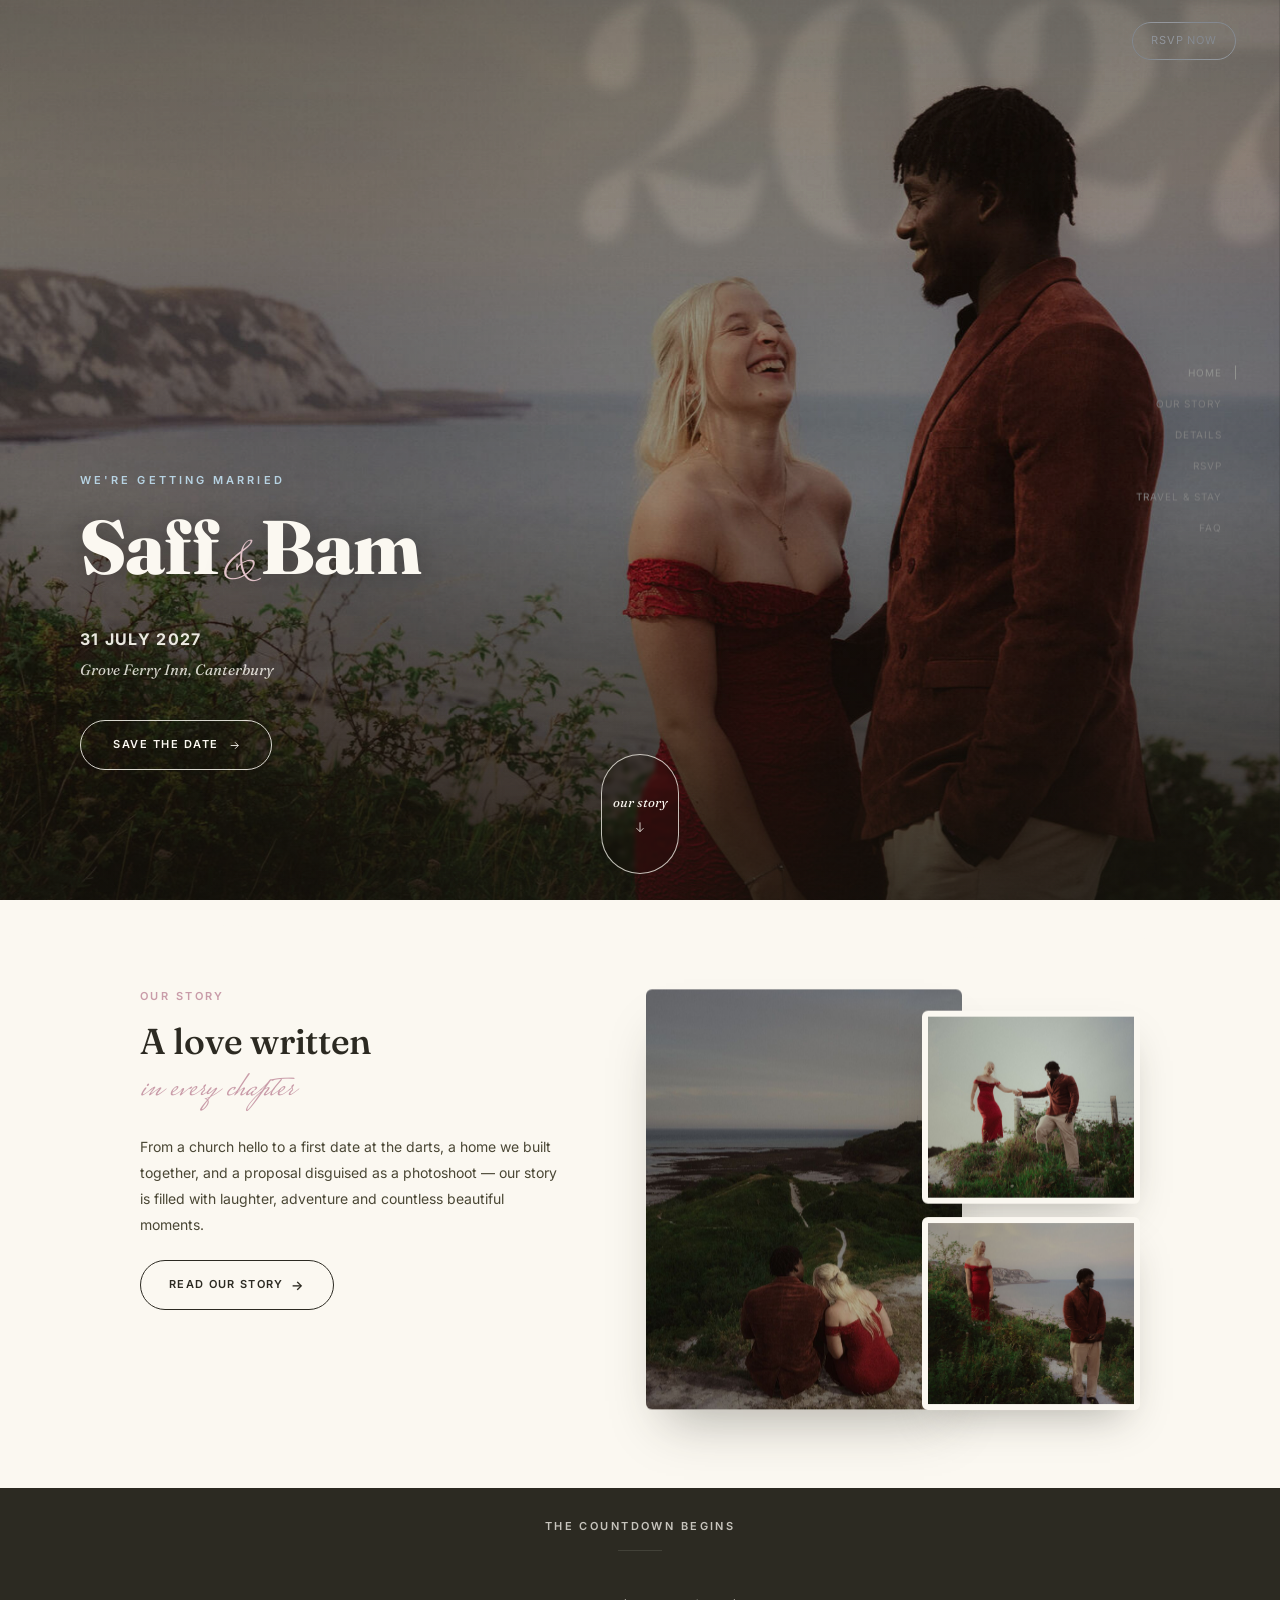
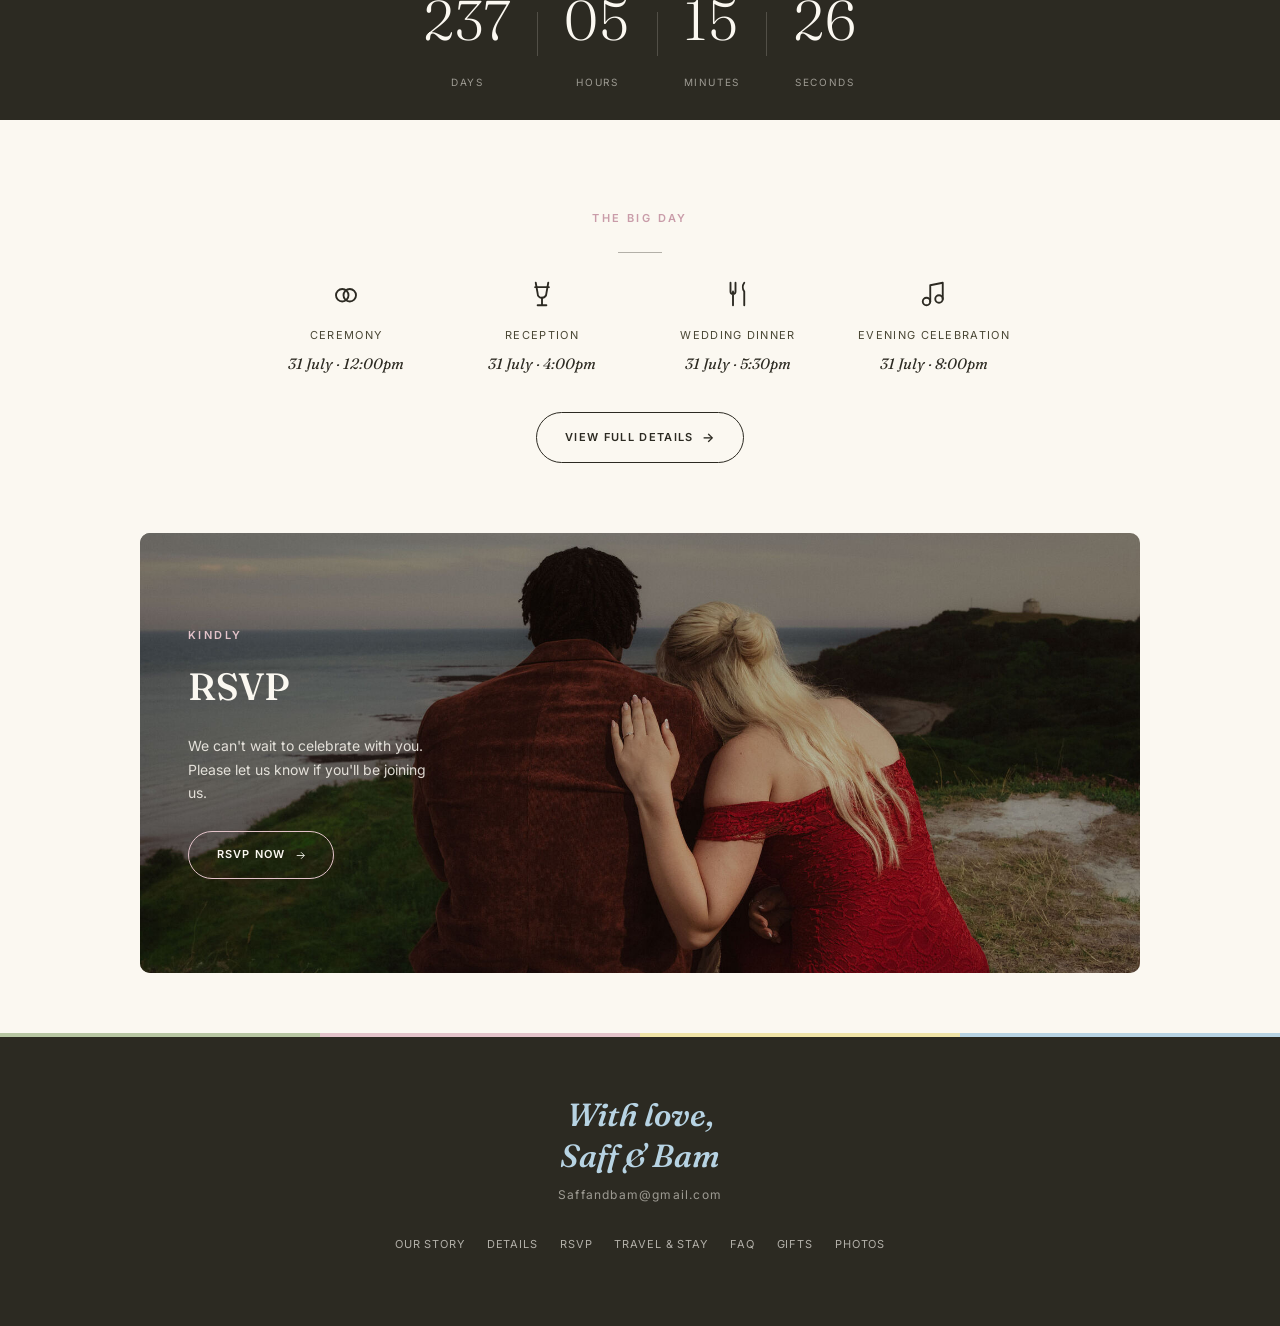
==== commit 40817ae9: "Update index.html" ====
--- a/index.html
+++ b/index.html
@@ -264,10 +264,6 @@
         <a href="rsvp.html" class="btn-std">RSVP Now <svg viewBox="0 0 24 24" fill="none" stroke="currentColor" stroke-width="1.6"><path d="M5 12h14M13 6l6 6-6 6"/></svg></a>
       </div>
     </div>
-    <div class="gift-card">
-      <div class="t">A note on gifts</div>
-      <p>Your presence is the greatest gift we could ask for. Should you wish to honour us further, details are on our Gifts page.</p>
-    </div>
   </div>
 </section>
 
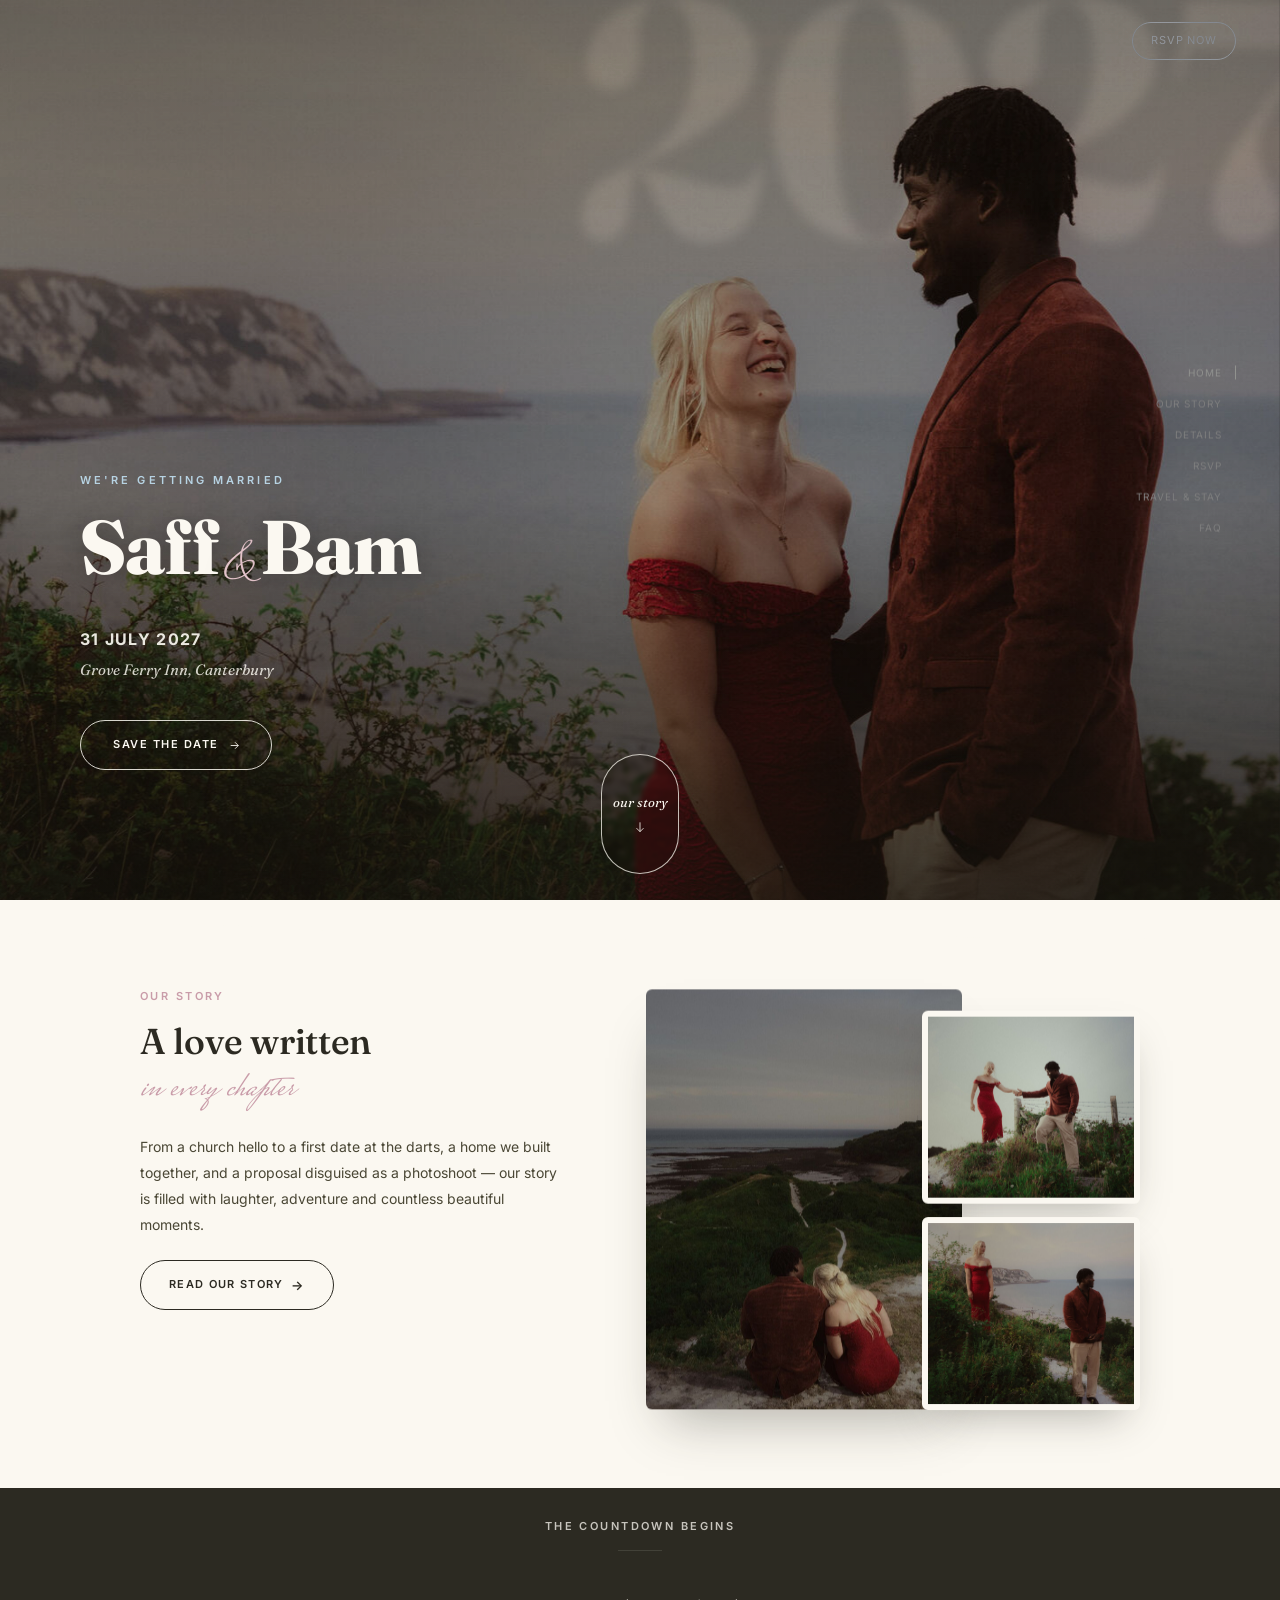
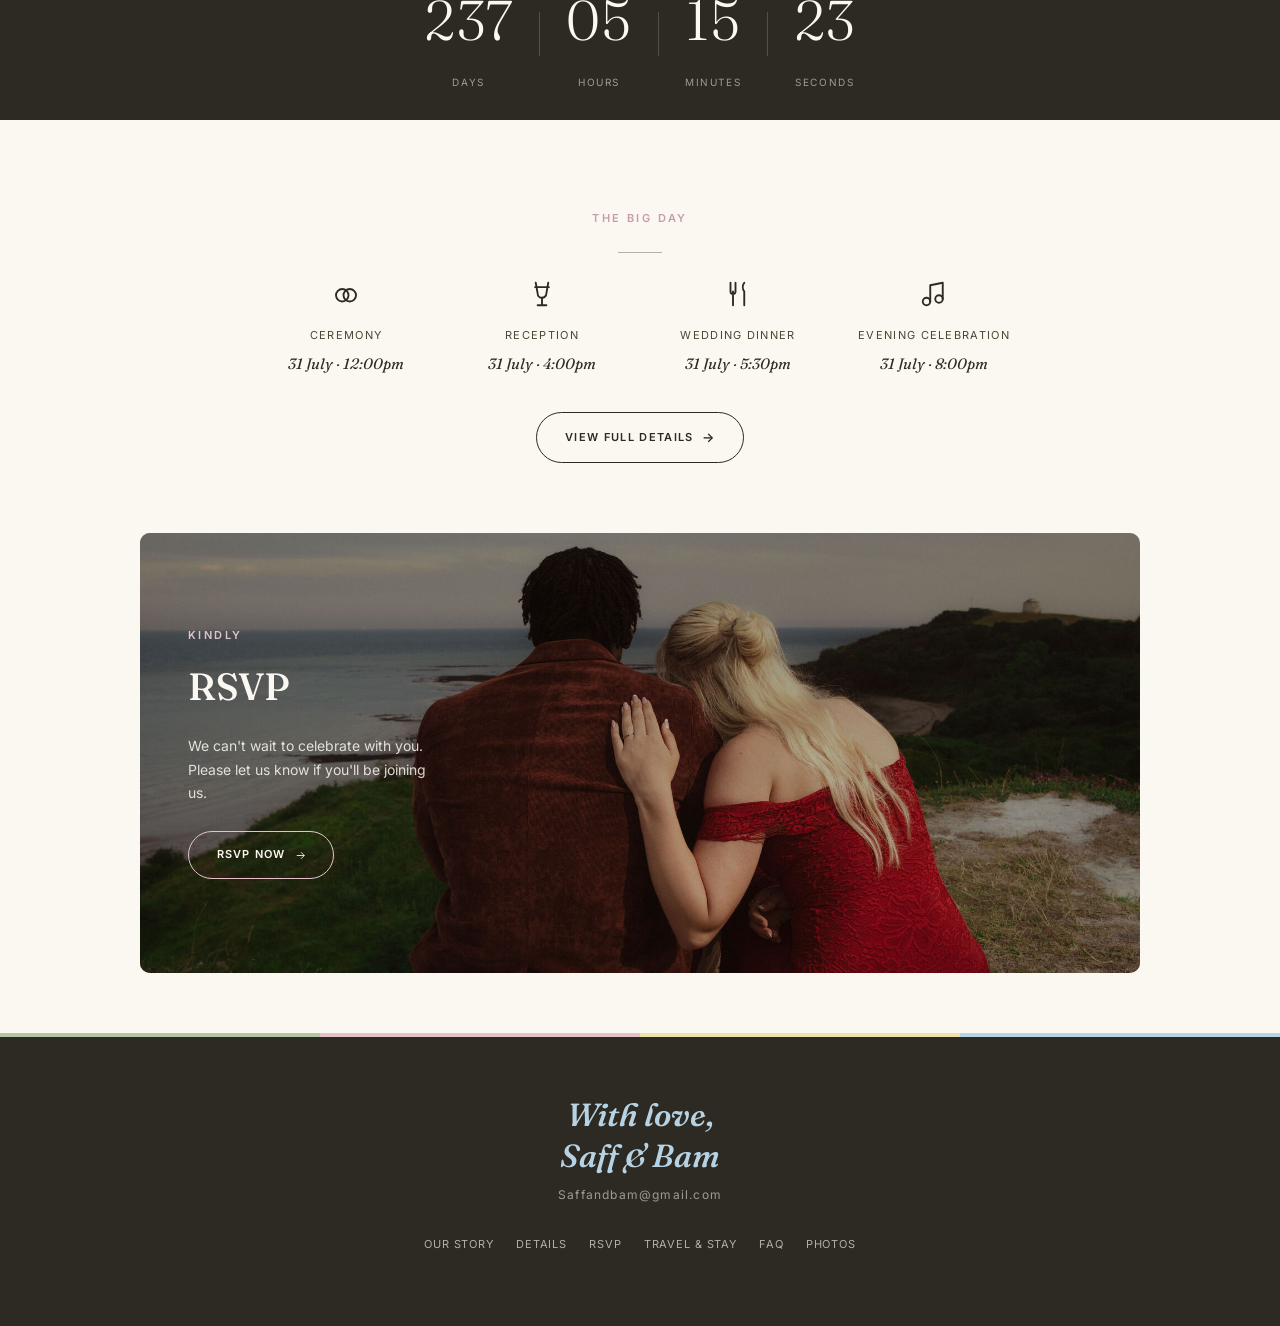
==== commit 95be9242: "Update index.html" ====
--- a/index.html
+++ b/index.html
@@ -277,7 +277,6 @@
     <a href="rsvp.html">RSVP</a>
     <a href="travel-stay.html">Travel &amp; Stay</a>
     <a href="faq.html">FAQ</a>
-    <a href="gifts.html">Gifts</a>
     <a href="photos.html">Photos</a>
   </nav>
 </footer>
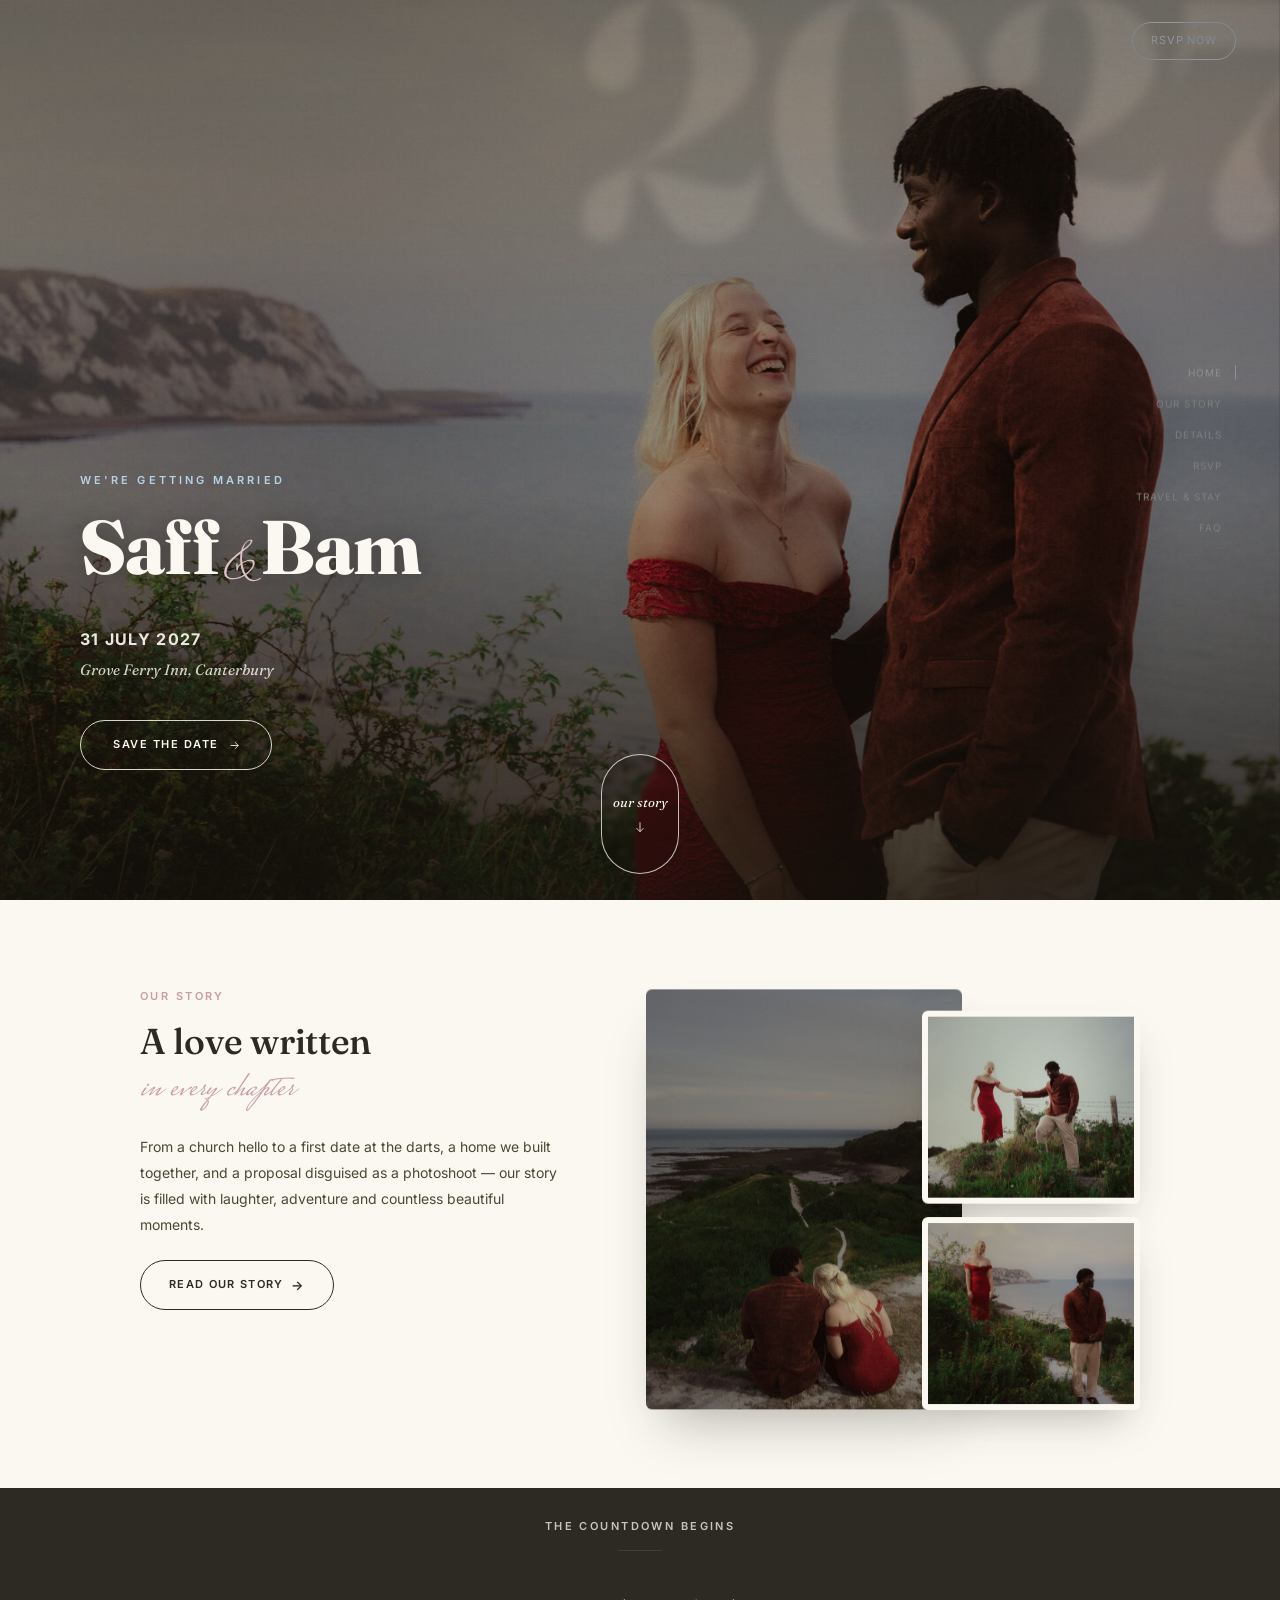
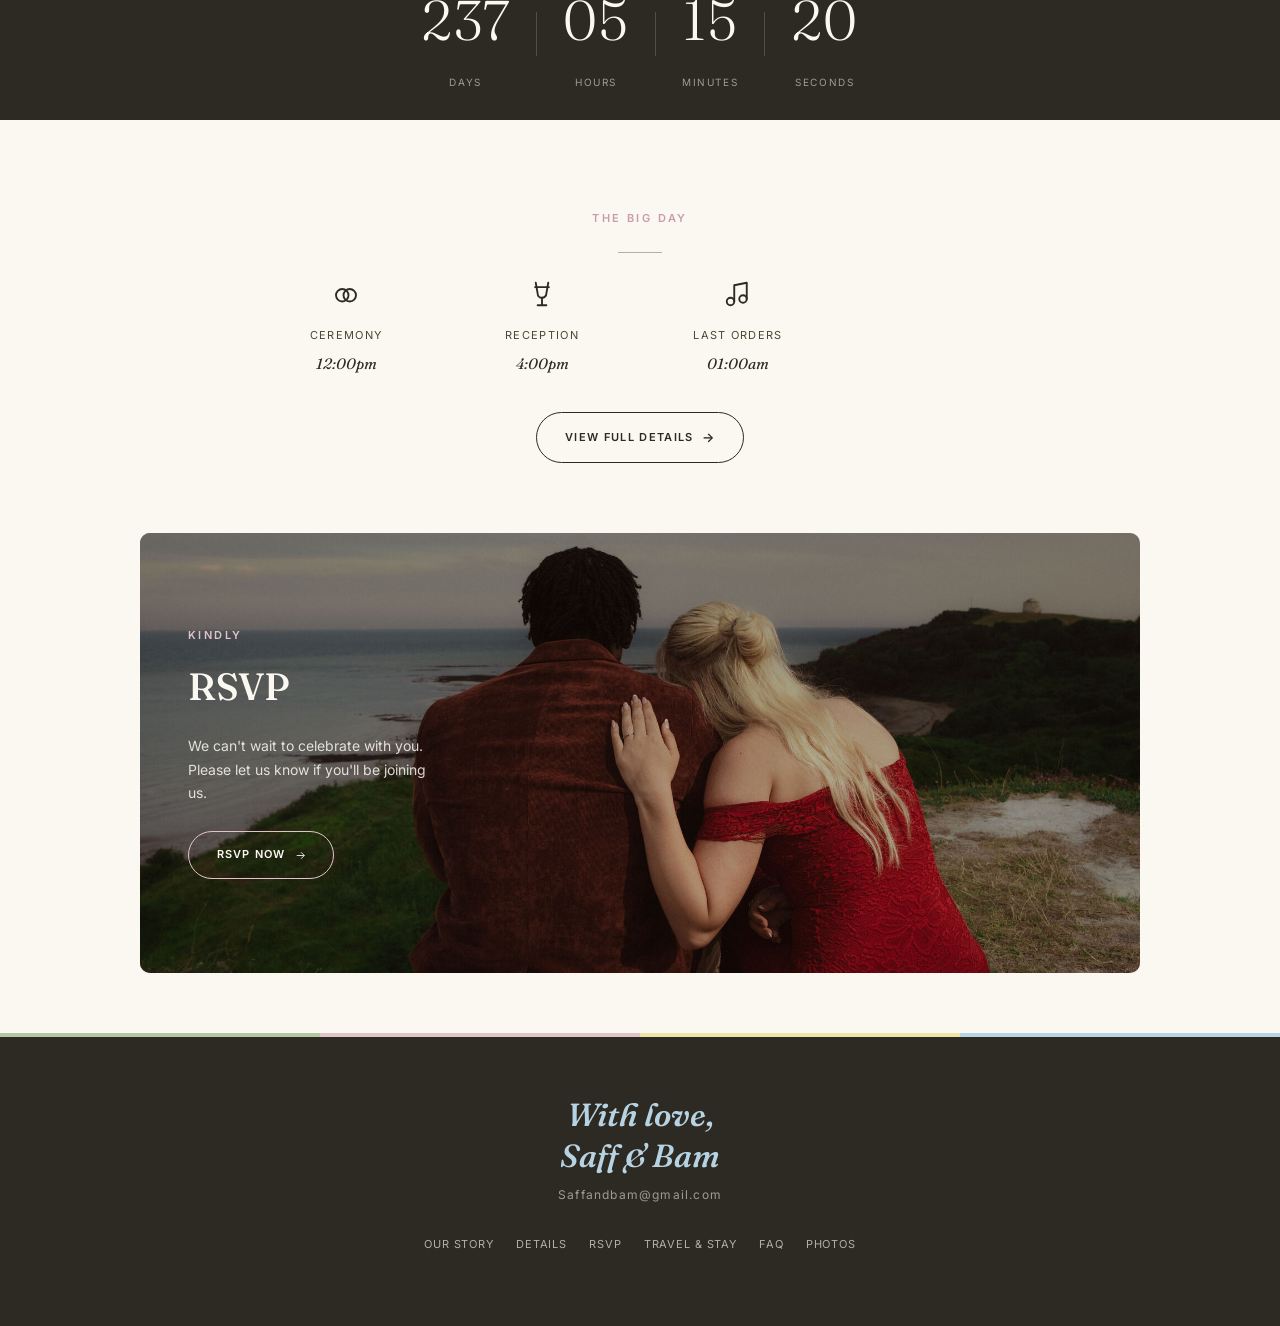
==== commit 11688e42: "Update index.html" ====
--- a/index.html
+++ b/index.html
@@ -232,22 +232,17 @@
     <div class="bigday-item reveal" style="transition-delay:.05s;">
       <svg viewBox="0 0 24 24" fill="none" stroke="currentColor" stroke-width="1.5" stroke-linecap="round" stroke-linejoin="round"><circle cx="9" cy="13" r="5"/><circle cx="15" cy="13" r="5"/></svg>
       <div class="label">Ceremony</div>
-      <div class="time">31 July · 12:00pm</div>
+      <div class="time">12:00pm</div>
     </div>
     <div class="bigday-item reveal" style="transition-delay:.15s;">
       <svg viewBox="0 0 24 24" fill="none" stroke="currentColor" stroke-width="1.5" stroke-linecap="round" stroke-linejoin="round"><path d="M7 3l1.5 8.5a3.5 3.5 0 0 0 7 0L17 3"/><path d="M12 15v6M8.5 21h7"/><path d="M6.5 6.5h11"/></svg>
       <div class="label">Reception</div>
-      <div class="time">31 July · 4:00pm</div>
-    </div>
-    <div class="bigday-item reveal" style="transition-delay:.25s;">
-      <svg viewBox="0 0 24 24" fill="none" stroke="currentColor" stroke-width="1.5" stroke-linecap="round" stroke-linejoin="round"><path d="M6 3v7a2 2 0 0 0 4 0V3M8 10v11"/><path d="M17 3c-1.5 2-1.5 5 0 7v11"/></svg>
-      <div class="label">Wedding Dinner</div>
-      <div class="time">31 July · 5:30pm</div>
+      <div class="time">4:00pm</div>
     </div>
     <div class="bigday-item reveal" style="transition-delay:.35s;">
       <svg viewBox="0 0 24 24" fill="none" stroke="currentColor" stroke-width="1.5" stroke-linecap="round" stroke-linejoin="round"><path d="M9 18V5l10-2v13"/><circle cx="6" cy="18" r="3"/><circle cx="16" cy="16" r="3"/></svg>
-      <div class="label">Evening Celebration</div>
-      <div class="time">31 July · 8:00pm</div>
+      <div class="label">Last Orders</div>
+      <div class="time">01:00am</div>
     </div>
   </div>
   <a href="details.html" class="btn btn-primary" style="margin-top:36px;">View Full Details</a>
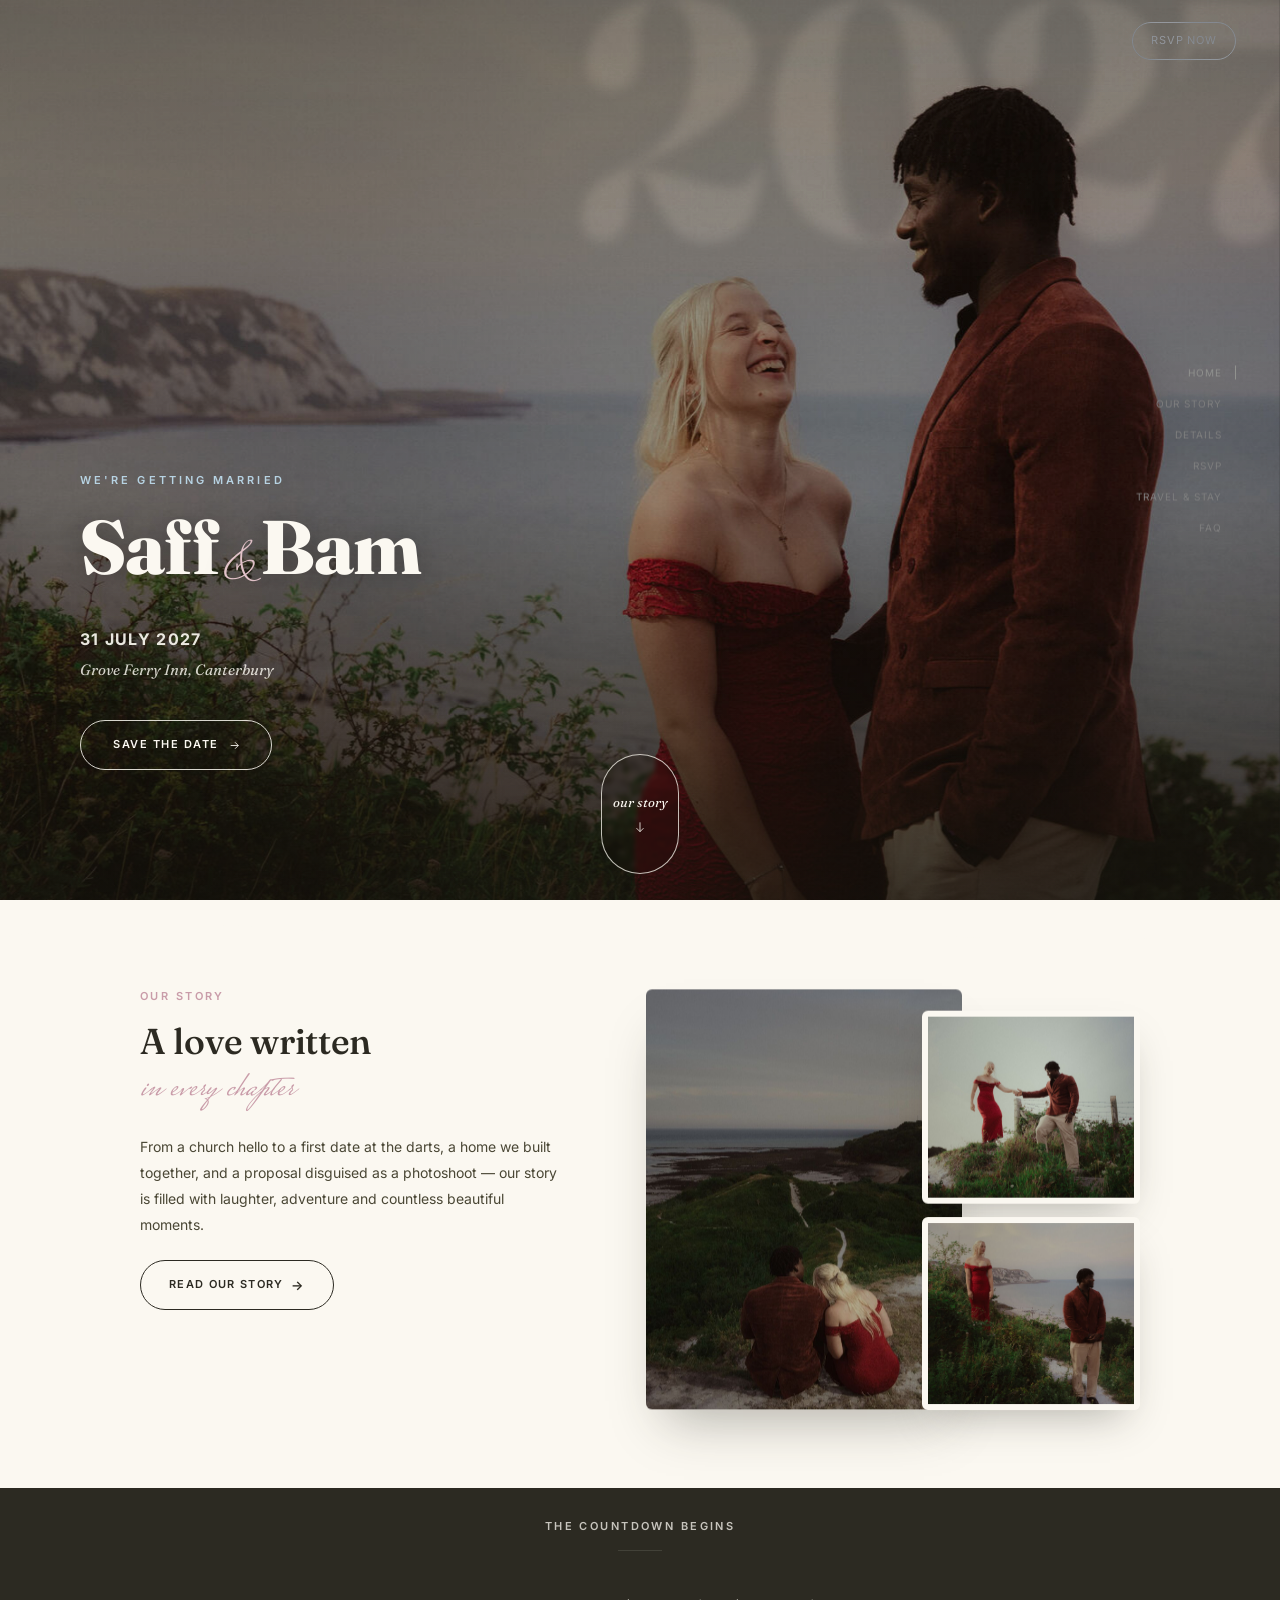
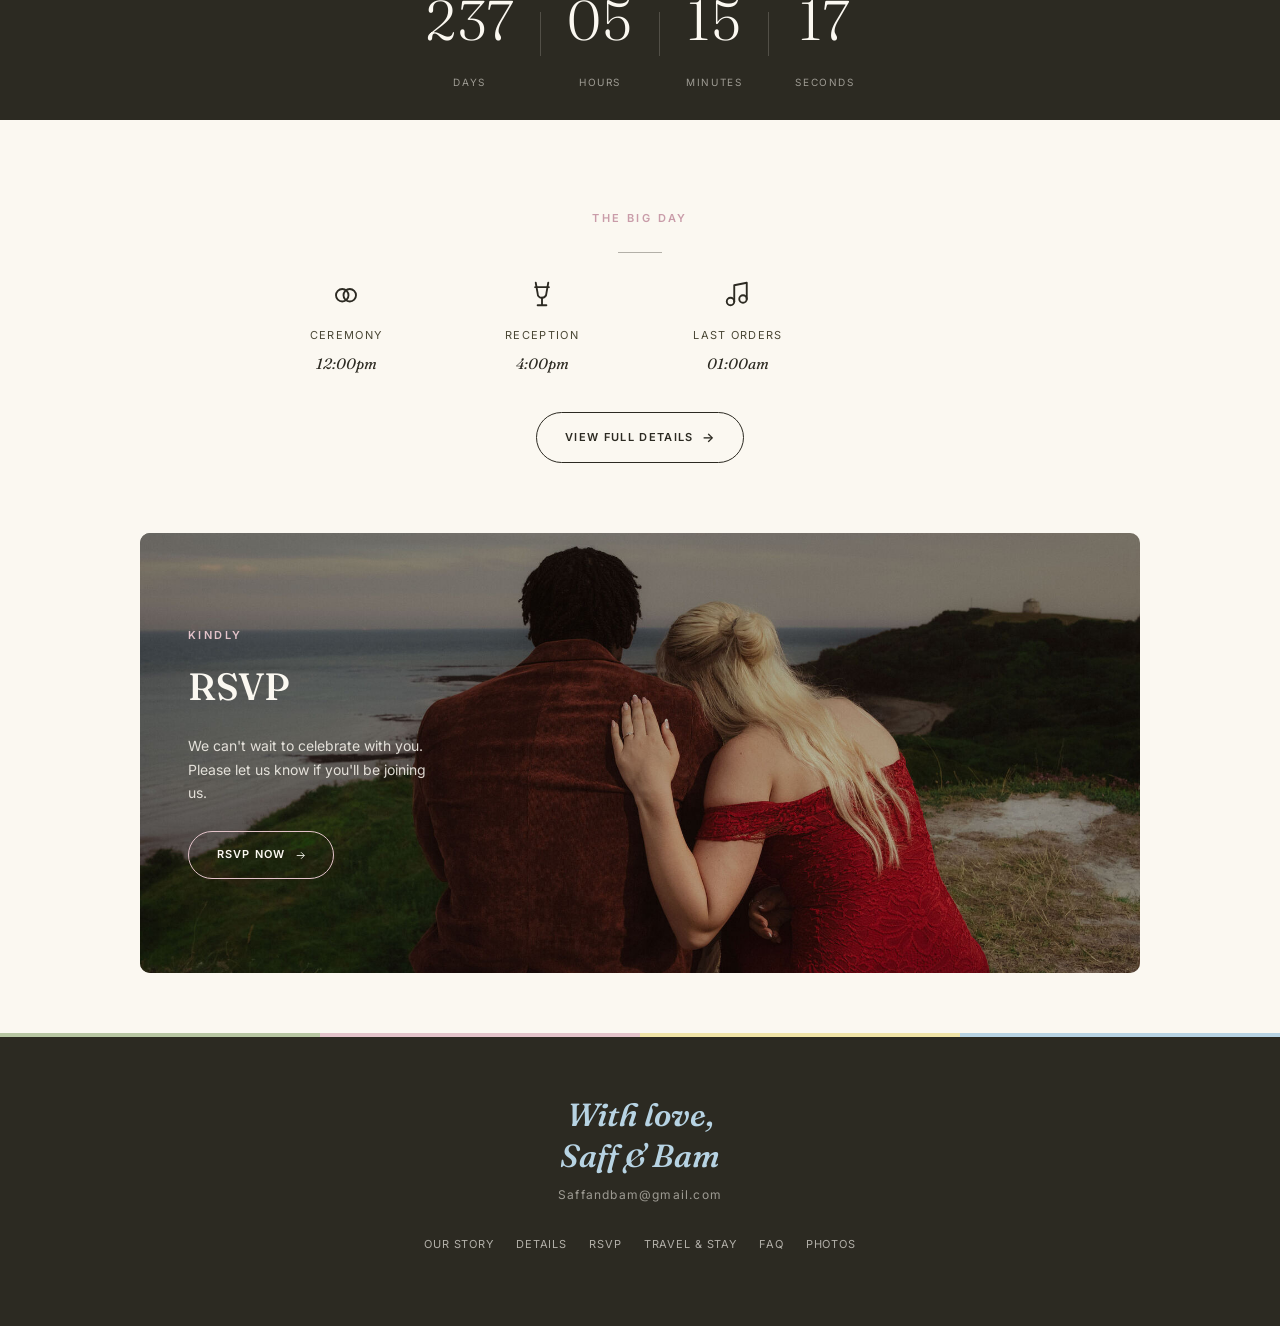
==== commit 49ecd590: "Update index.html" ====
--- a/index.html
+++ b/index.html
@@ -106,9 +106,9 @@
   .cd-row .sep{ width:1px; height:44px; background:rgba(251,248,241,.18); margin-top:3px; align-self:center; font-size:0; }
 
   /* ---------- THE BIG DAY (icons) ---------- */
-  .bigday-section{ padding:90px 24px 70px; text-align:center; }
-  .bigday-grid{ display:grid; grid-template-columns:repeat(2,1fr); gap:48px 24px; max-width:760px; margin:26px auto 0; }
-  @media (min-width:640px){ .bigday-grid{ grid-template-columns:repeat(4,1fr); } }
+.bigday-section{ padding:90px 24px 70px; text-align:center; }
+.bigday-grid{ display:grid; grid-template-columns:repeat(2,1fr); gap:48px 24px; max-width:760px; margin:26px auto 0; }
+@media (min-width:640px){ .bigday-grid{ grid-template-columns:repeat(4,1fr); } }
   .bigday-item svg{ width:30px; height:30px; margin:0 auto; display:block; color:var(--ink); }
   .bigday-item .label{ margin-top:18px; font-size:11px; letter-spacing:.12em; text-transform:uppercase; color:#4a4735; }
   .bigday-item .time{ margin-top:8px; font-family:'Fraunces',serif; font-style:italic; font-size:15px; color:var(--ink); }
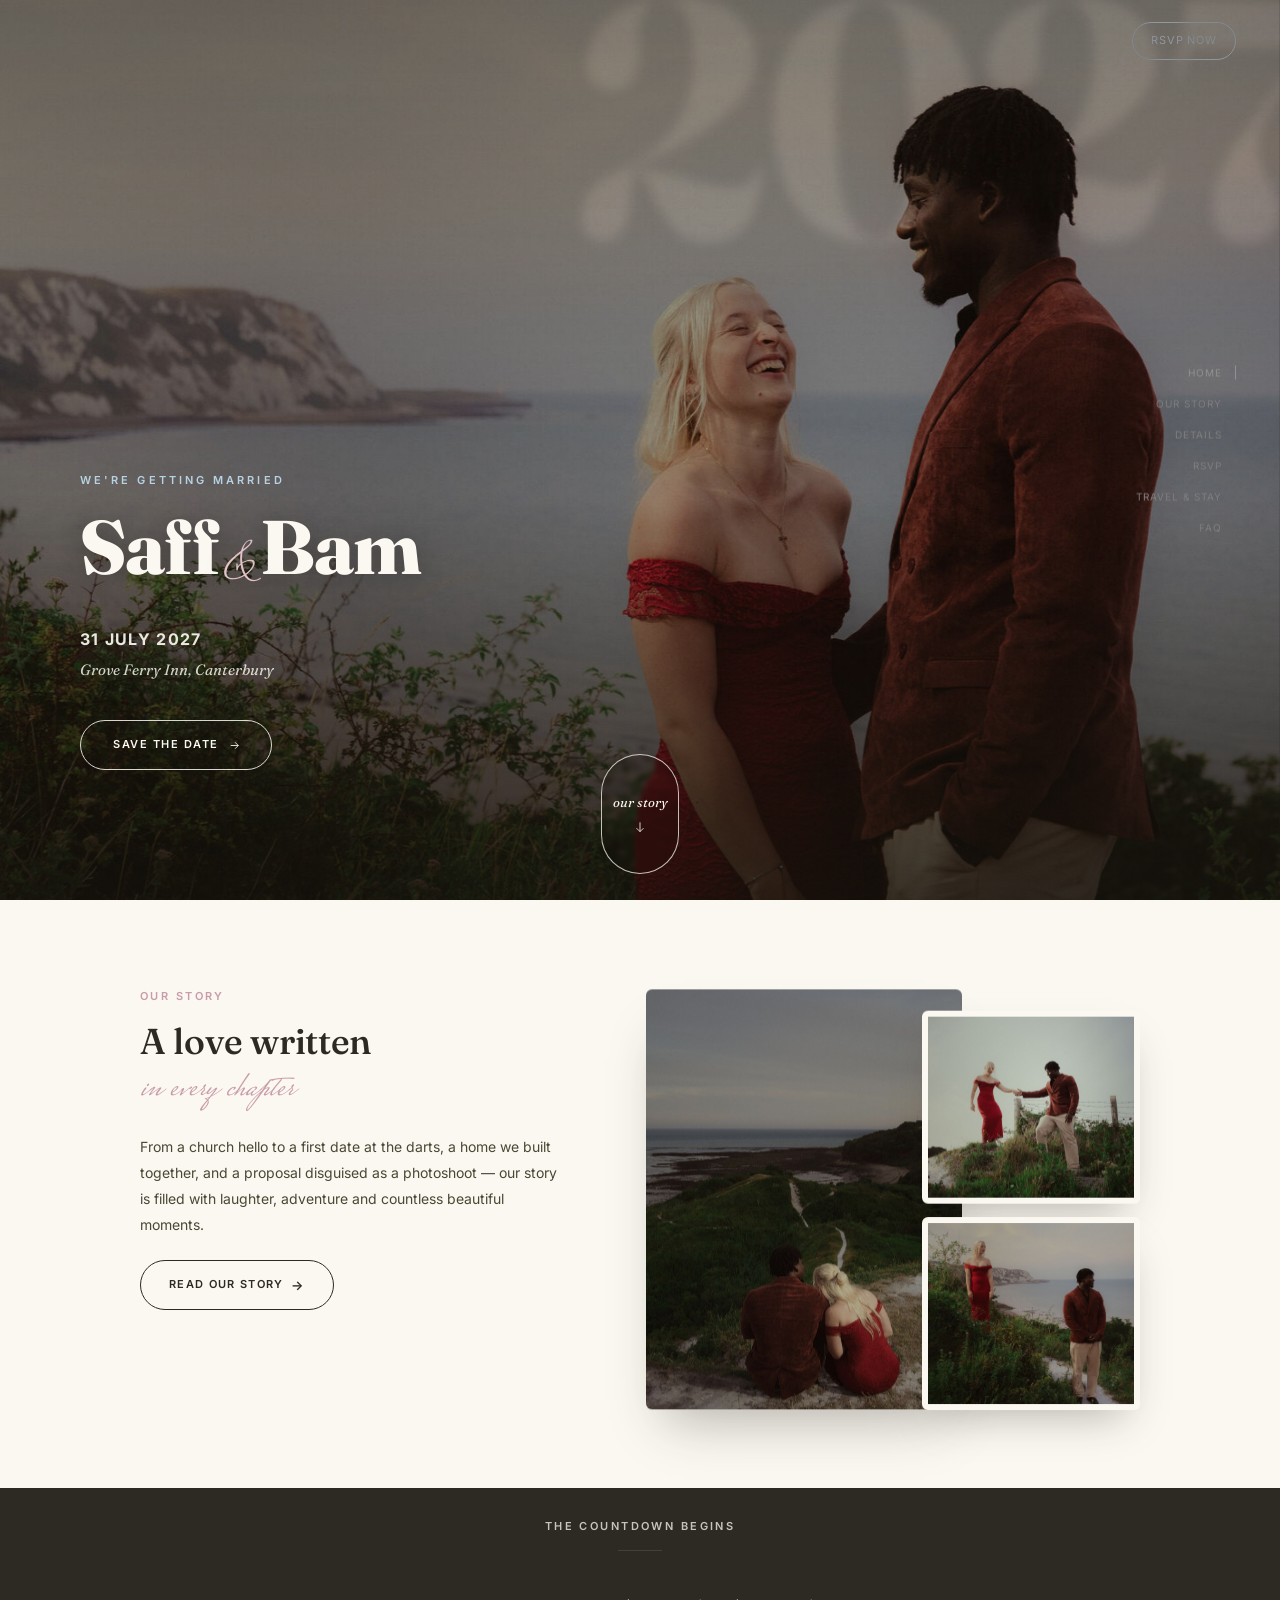
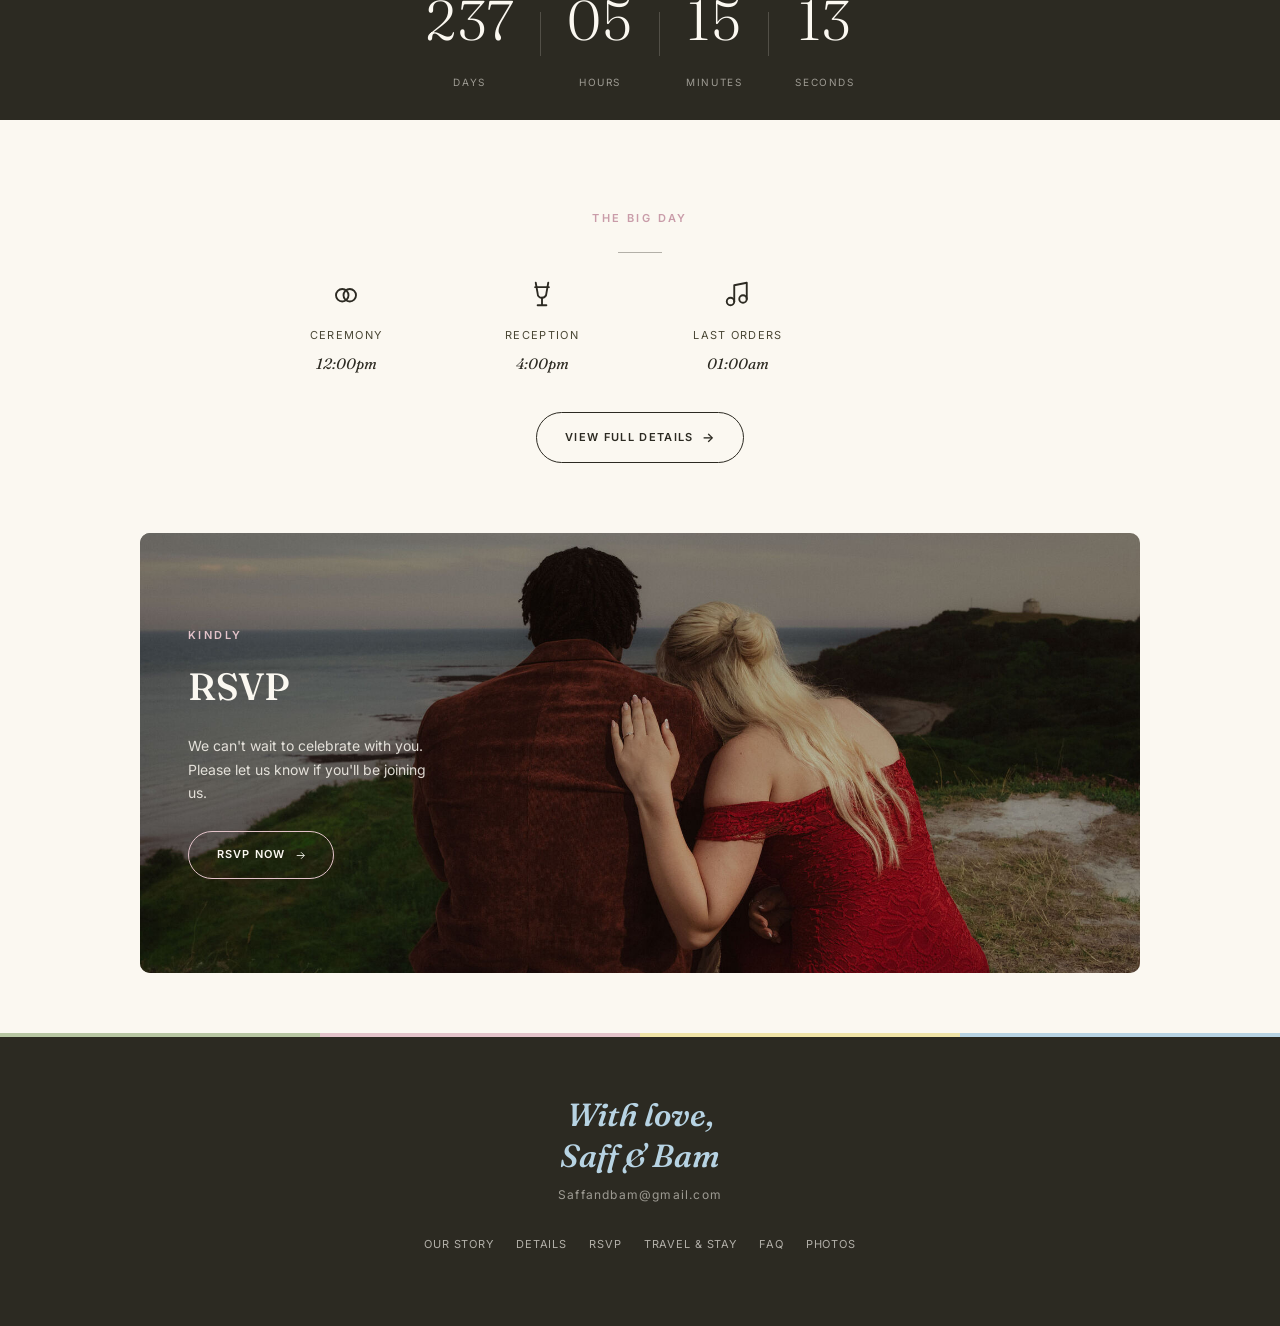
==== commit 6d20f8ab: "Update index.html" ====
--- a/index.html
+++ b/index.html
@@ -109,6 +109,9 @@
 .bigday-section{ padding:90px 24px 70px; text-align:center; }
 .bigday-grid{ display:grid; grid-template-columns:repeat(2,1fr); gap:48px 24px; max-width:760px; margin:26px auto 0; }
 @media (min-width:640px){ .bigday-grid{ grid-template-columns:repeat(4,1fr); } }
+  @media (max-width:480px){
+  .bigday-grid{ flex-direction:column; align-items:center; }
+}
   .bigday-item svg{ width:30px; height:30px; margin:0 auto; display:block; color:var(--ink); }
   .bigday-item .label{ margin-top:18px; font-size:11px; letter-spacing:.12em; text-transform:uppercase; color:#4a4735; }
   .bigday-item .time{ margin-top:8px; font-family:'Fraunces',serif; font-style:italic; font-size:15px; color:var(--ink); }
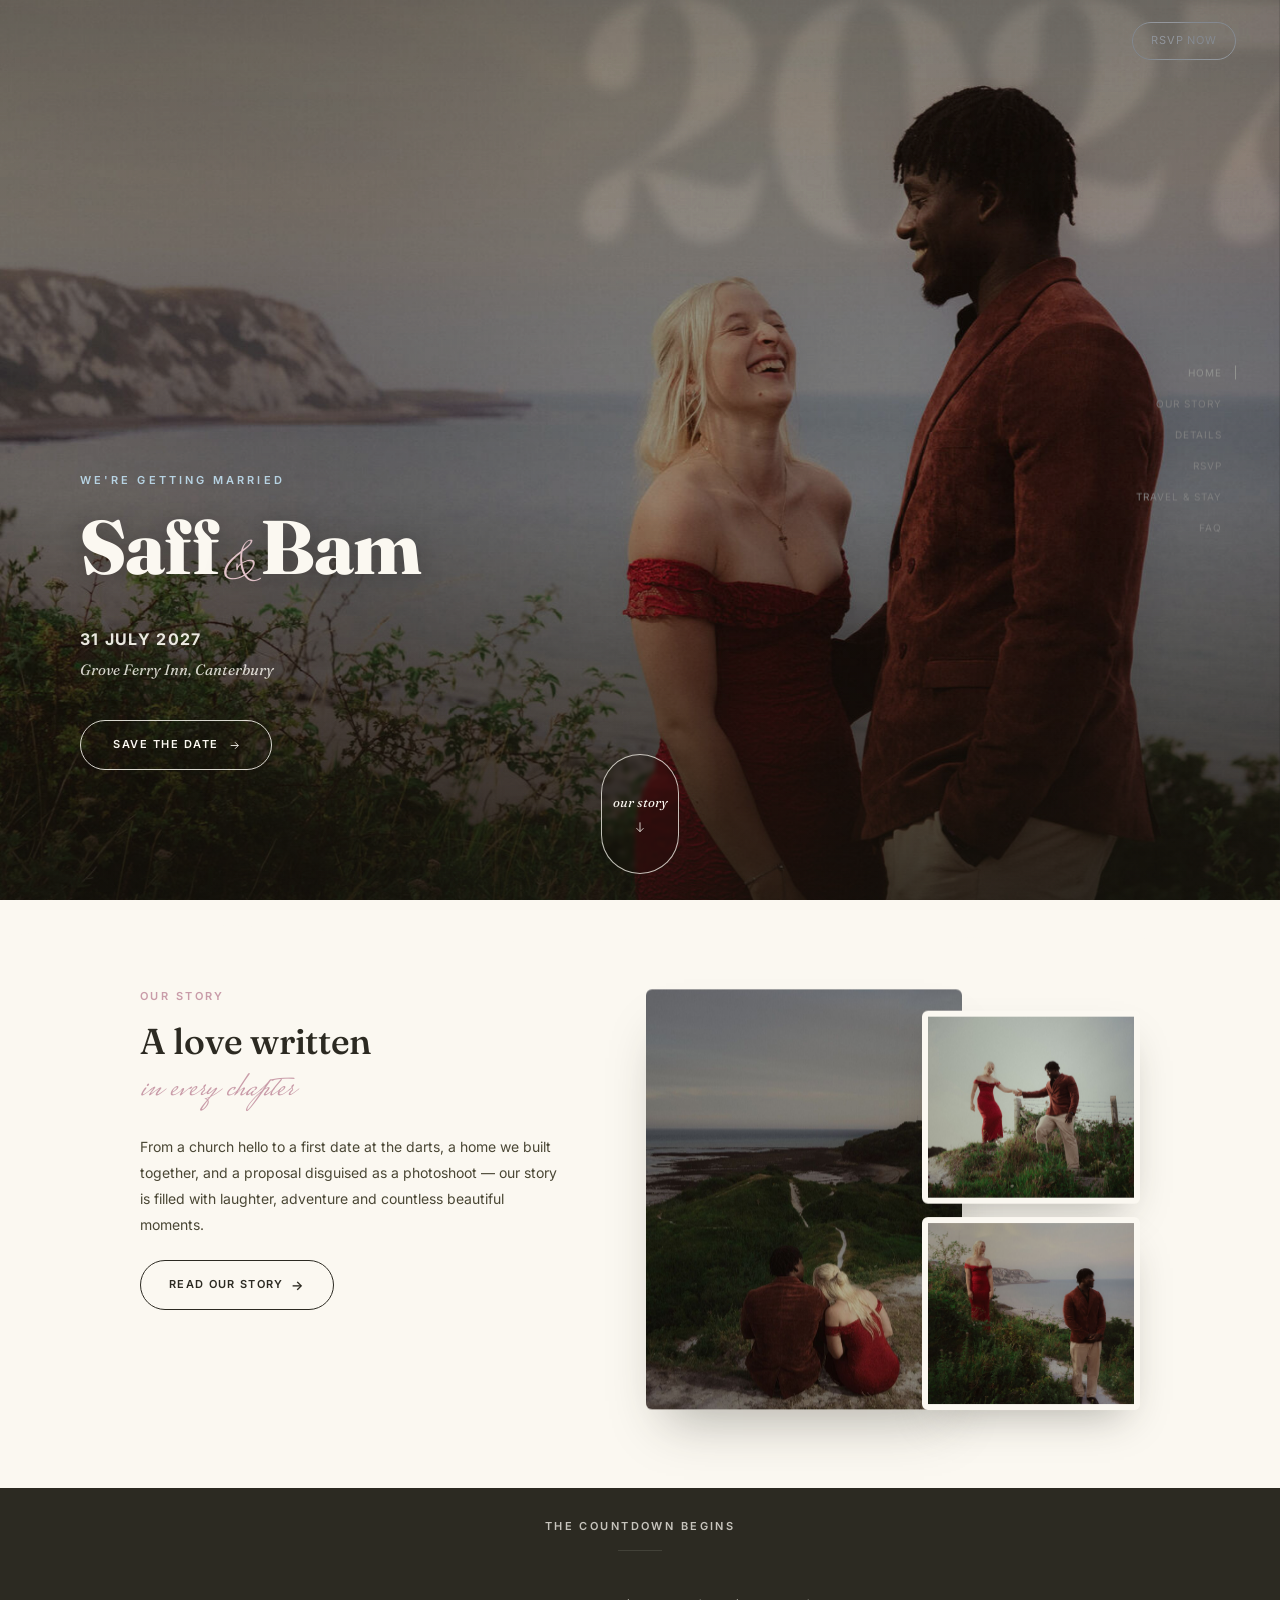
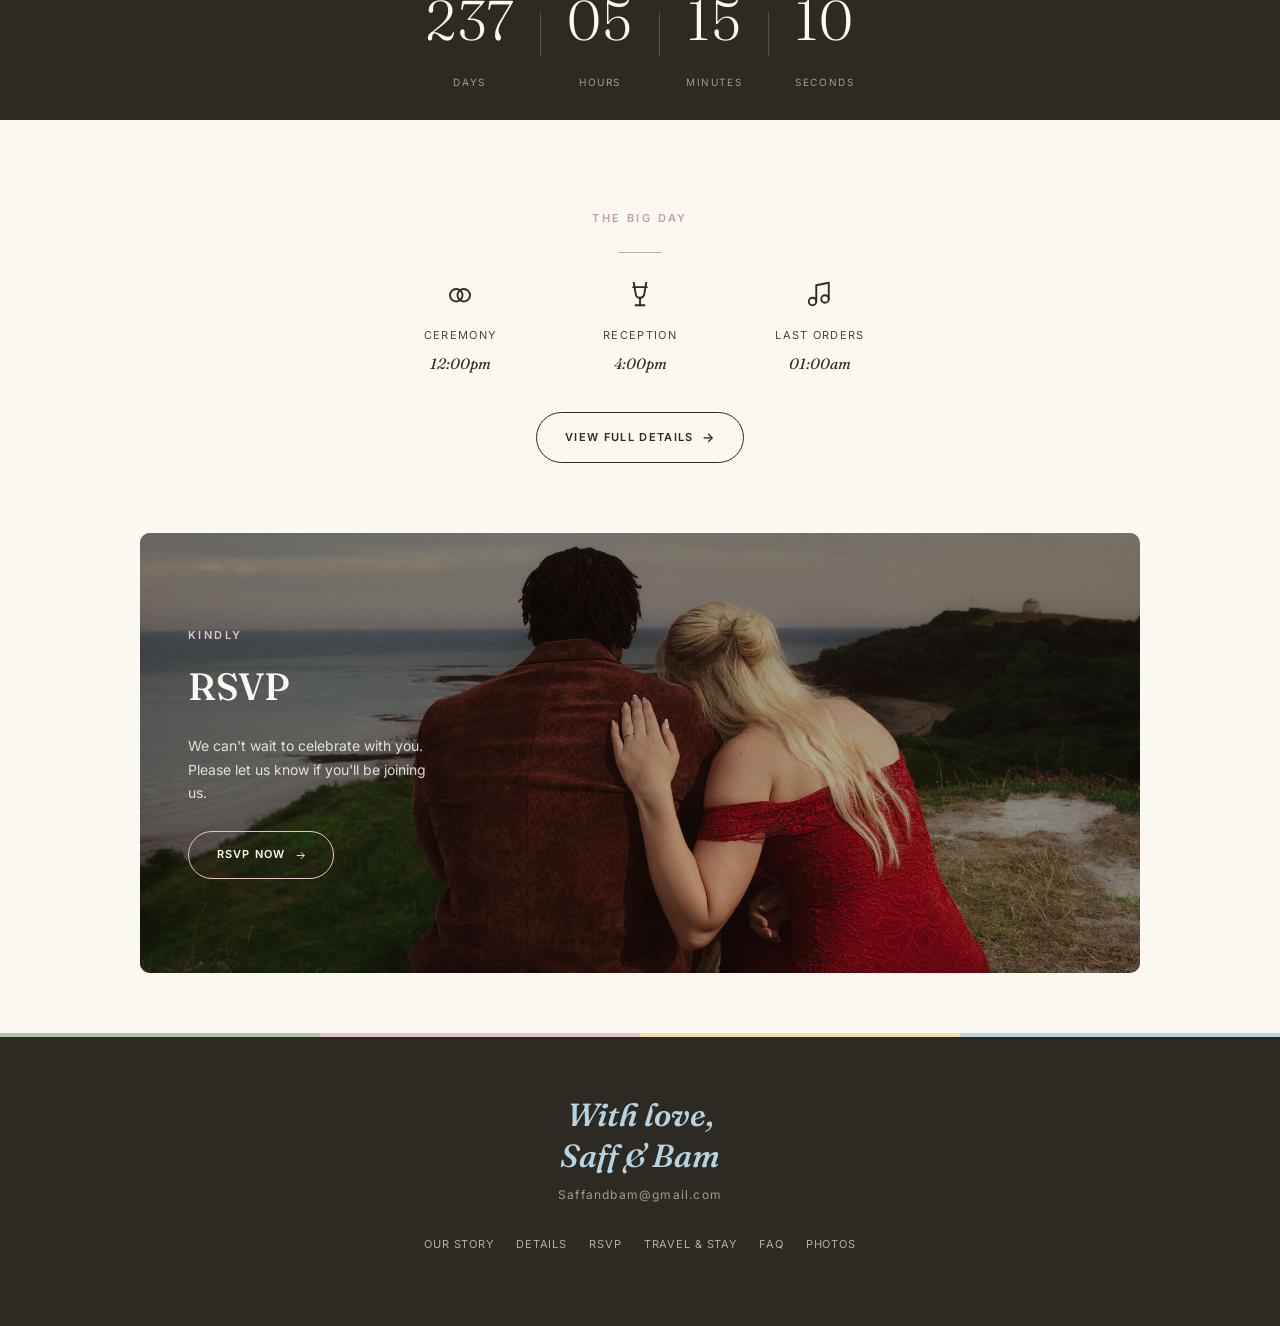
==== commit 38309813: "Update index.html" ====
--- a/index.html
+++ b/index.html
@@ -106,12 +106,11 @@
   .cd-row .sep{ width:1px; height:44px; background:rgba(251,248,241,.18); margin-top:3px; align-self:center; font-size:0; }
 
   /* ---------- THE BIG DAY (icons) ---------- */
-.bigday-section{ padding:90px 24px 70px; text-align:center; }
-.bigday-grid{ display:grid; grid-template-columns:repeat(2,1fr); gap:48px 24px; max-width:760px; margin:26px auto 0; }
-@media (min-width:640px){ .bigday-grid{ grid-template-columns:repeat(4,1fr); } }
-  @media (max-width:480px){
-  .bigday-grid{ flex-direction:column; align-items:center; }
-}
+  .bigday-section{ padding:90px 24px 70px; text-align:center; }
+  .bigday-grid{ display:flex; flex-wrap:wrap; justify-content:center; gap:36px 24px; max-width:760px; margin:26px auto 0; }
+  .bigday-item{ width:110px; }
+  @media (min-width:640px){ .bigday-grid{ gap:48px 40px; } .bigday-item{ width:140px; } }
+  @media (max-width:480px){ .bigday-grid{ flex-direction:column; align-items:center; } }
   .bigday-item svg{ width:30px; height:30px; margin:0 auto; display:block; color:var(--ink); }
   .bigday-item .label{ margin-top:18px; font-size:11px; letter-spacing:.12em; text-transform:uppercase; color:#4a4735; }
   .bigday-item .time{ margin-top:8px; font-family:'Fraunces',serif; font-style:italic; font-size:15px; color:var(--ink); }
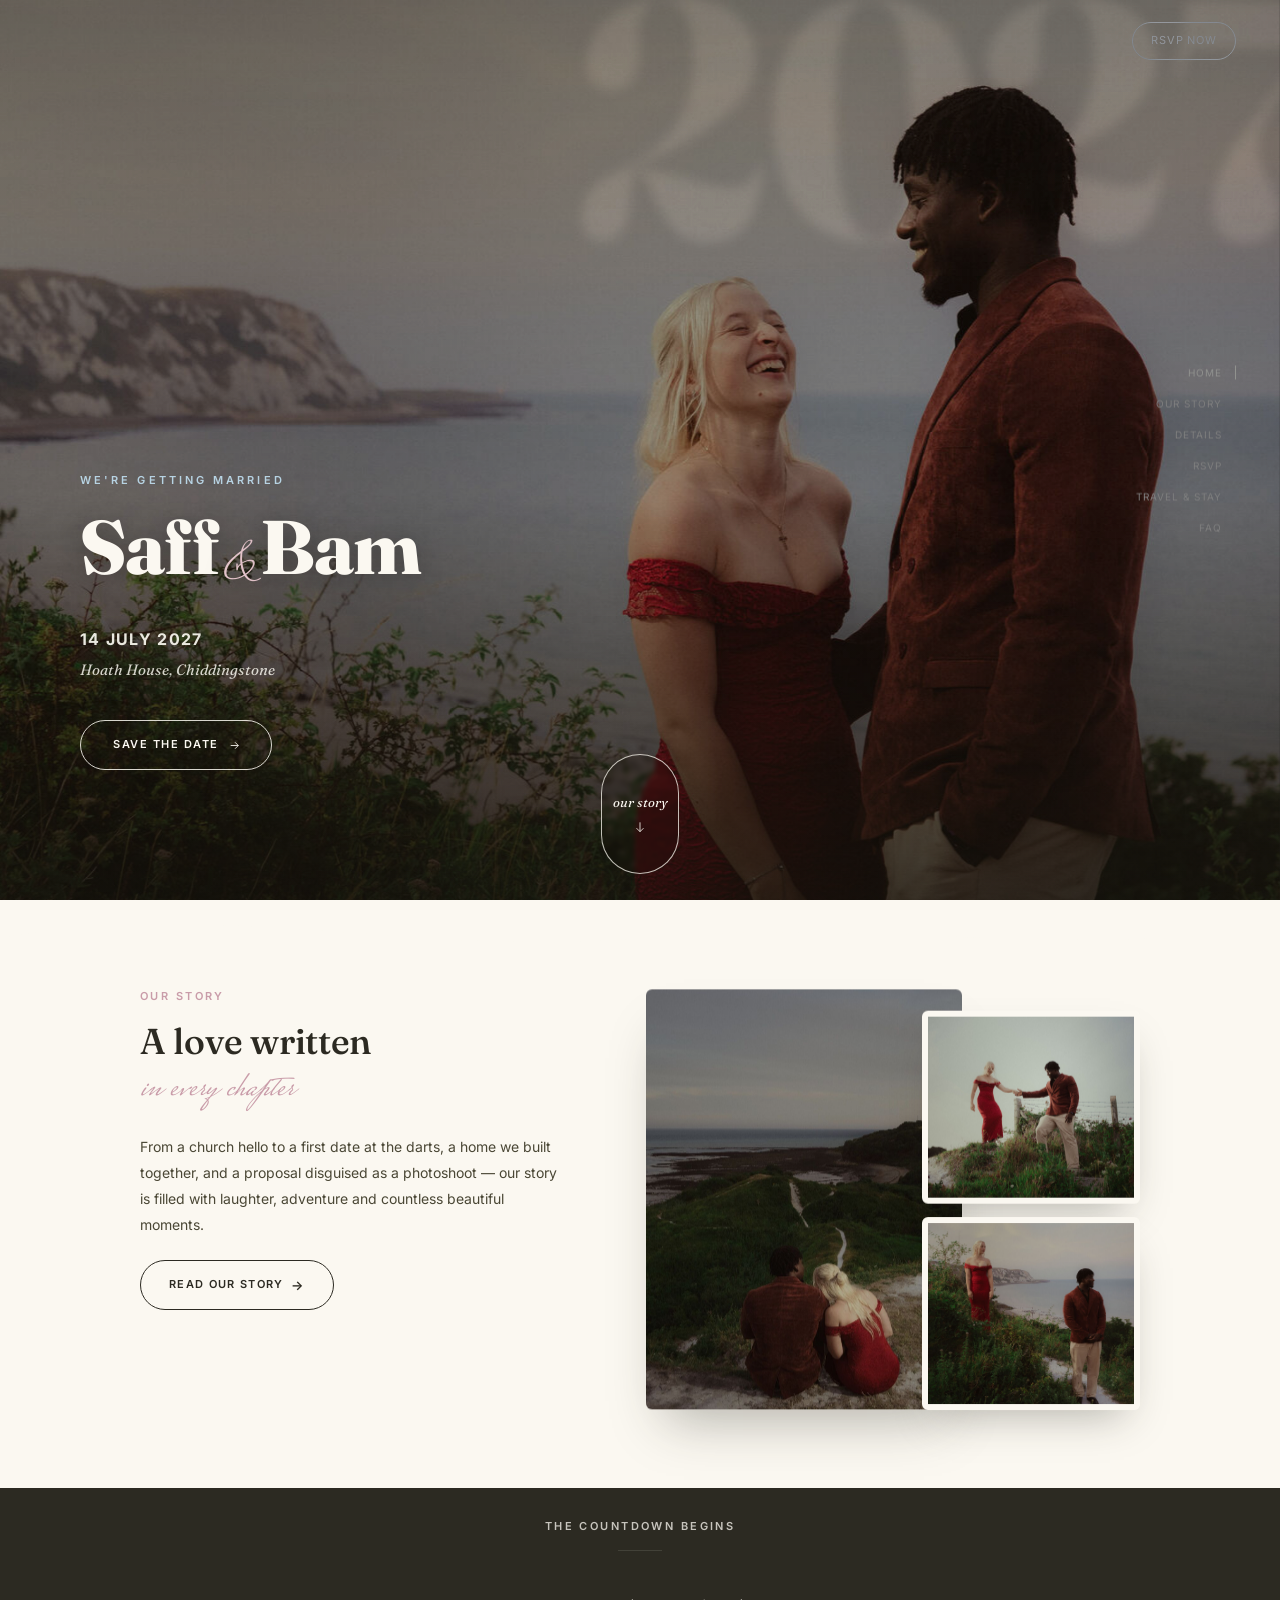
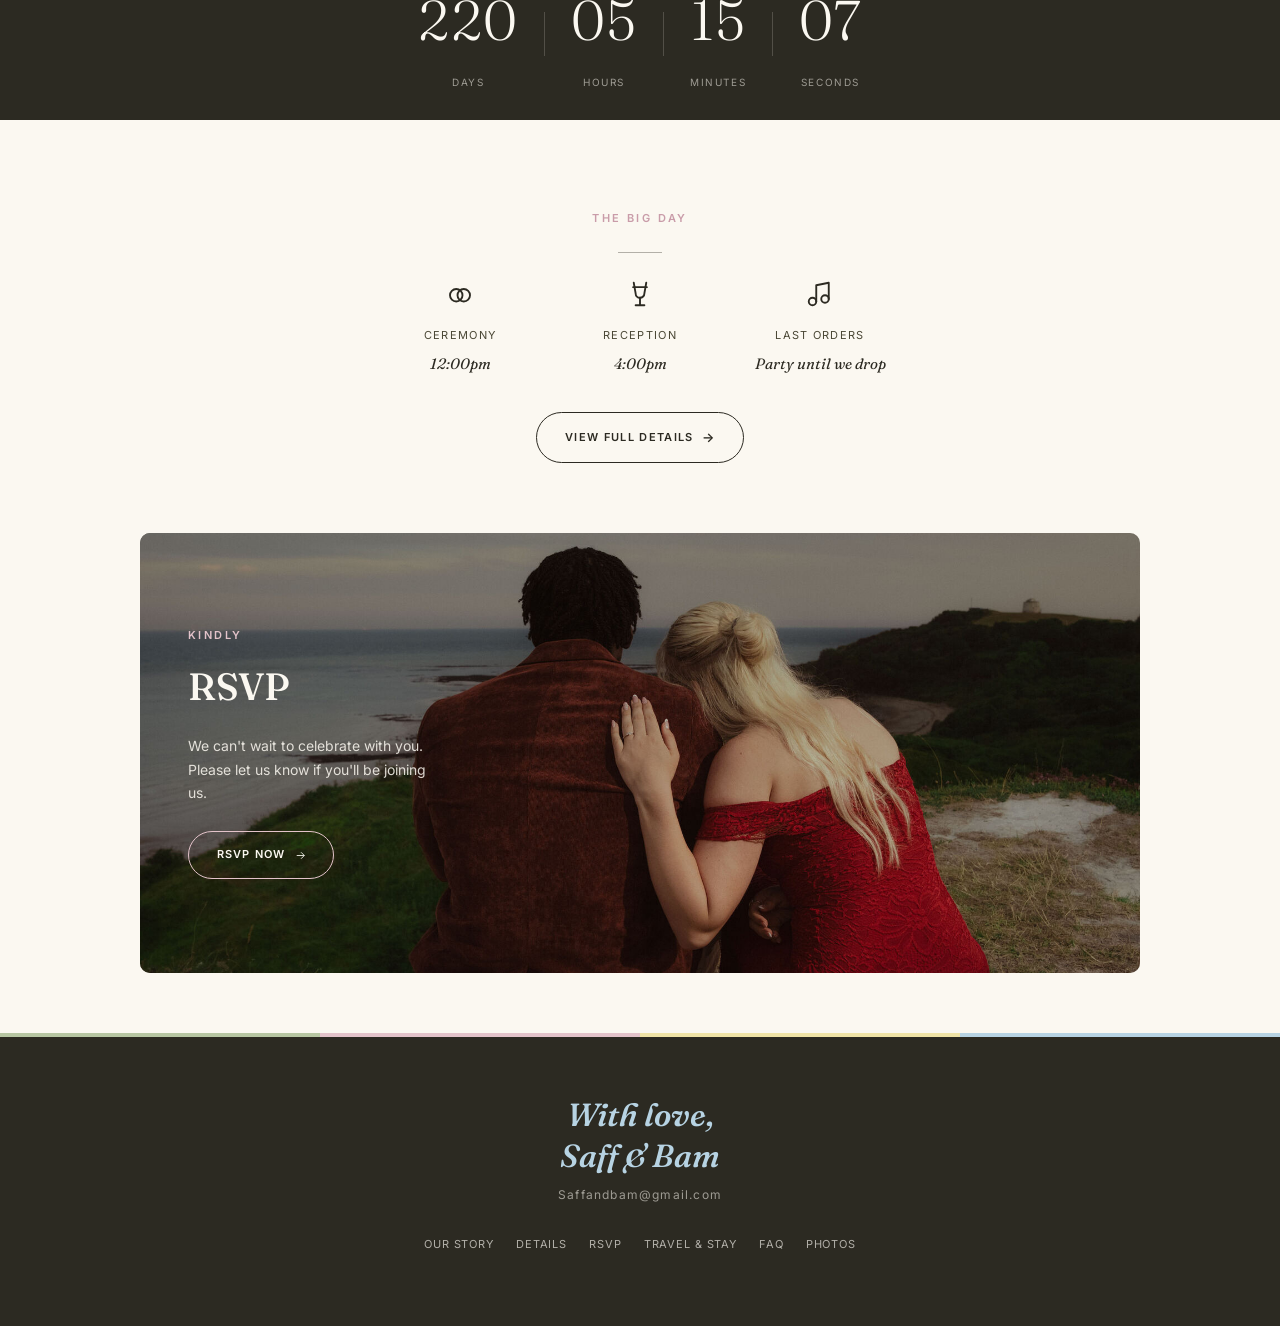
==== commit b345146d: "Update index.html" ====
--- a/index.html
+++ b/index.html
@@ -3,7 +3,7 @@
 <head>
 <meta charset="UTF-8">
 <meta name="viewport" content="width=device-width, initial-scale=1.0, viewport-fit=cover">
-<title>Saff & Bam — 31st July 2027</title>
+<title>Saff & Bam — 14th July 2027</title>
 <link rel="stylesheet" href="styles.css">
 <style>
   :root{ --nav-color: var(--paper); }
@@ -185,8 +185,8 @@
     <div class="eyebrow" style="opacity:0;animation:heroIn .9s .1s ease forwards;">We're getting married</div>
     <h1 style="opacity:0;animation:heroIn .9s .25s ease forwards;">Saff<span class="and">&amp;</span>Bam</h1>
     <div class="venue" style="opacity:0;animation:heroIn .9s .4s ease forwards;">
-      <div class="date">31 JULY 2027</div>
-      <div class="place">Grove Ferry Inn, Canterbury</div>
+      <div class="date">14 JULY 2027</div>
+      <div class="place">Hoath House, Chiddingstone</div>
     </div>
     <a href="rsvp.html" class="btn-std" style="opacity:0;animation:heroIn .9s .55s ease forwards;">Save the Date <svg viewBox="0 0 24 24" fill="none" stroke="currentColor" stroke-width="1.6"><path d="M5 12h14M13 6l6 6-6 6"/></svg></a>
   </div>
@@ -244,7 +244,7 @@
     <div class="bigday-item reveal" style="transition-delay:.35s;">
       <svg viewBox="0 0 24 24" fill="none" stroke="currentColor" stroke-width="1.5" stroke-linecap="round" stroke-linejoin="round"><path d="M9 18V5l10-2v13"/><circle cx="6" cy="18" r="3"/><circle cx="16" cy="16" r="3"/></svg>
       <div class="label">Last Orders</div>
-      <div class="time">01:00am</div>
+      <div class="time">Party until we drop</div>
     </div>
   </div>
   <a href="details.html" class="btn btn-primary" style="margin-top:36px;">View Full Details</a>
@@ -282,7 +282,7 @@
 (function(){
   "use strict";
 
-  var target = new Date('2027-07-31T12:00:00');
+  var target = new Date('2027-07-14T12:00:00');
   function pad(n){ return String(n).padStart(2,'0'); }
   function tick(){
     var diff = target - new Date(); if (diff<0) diff=0;
